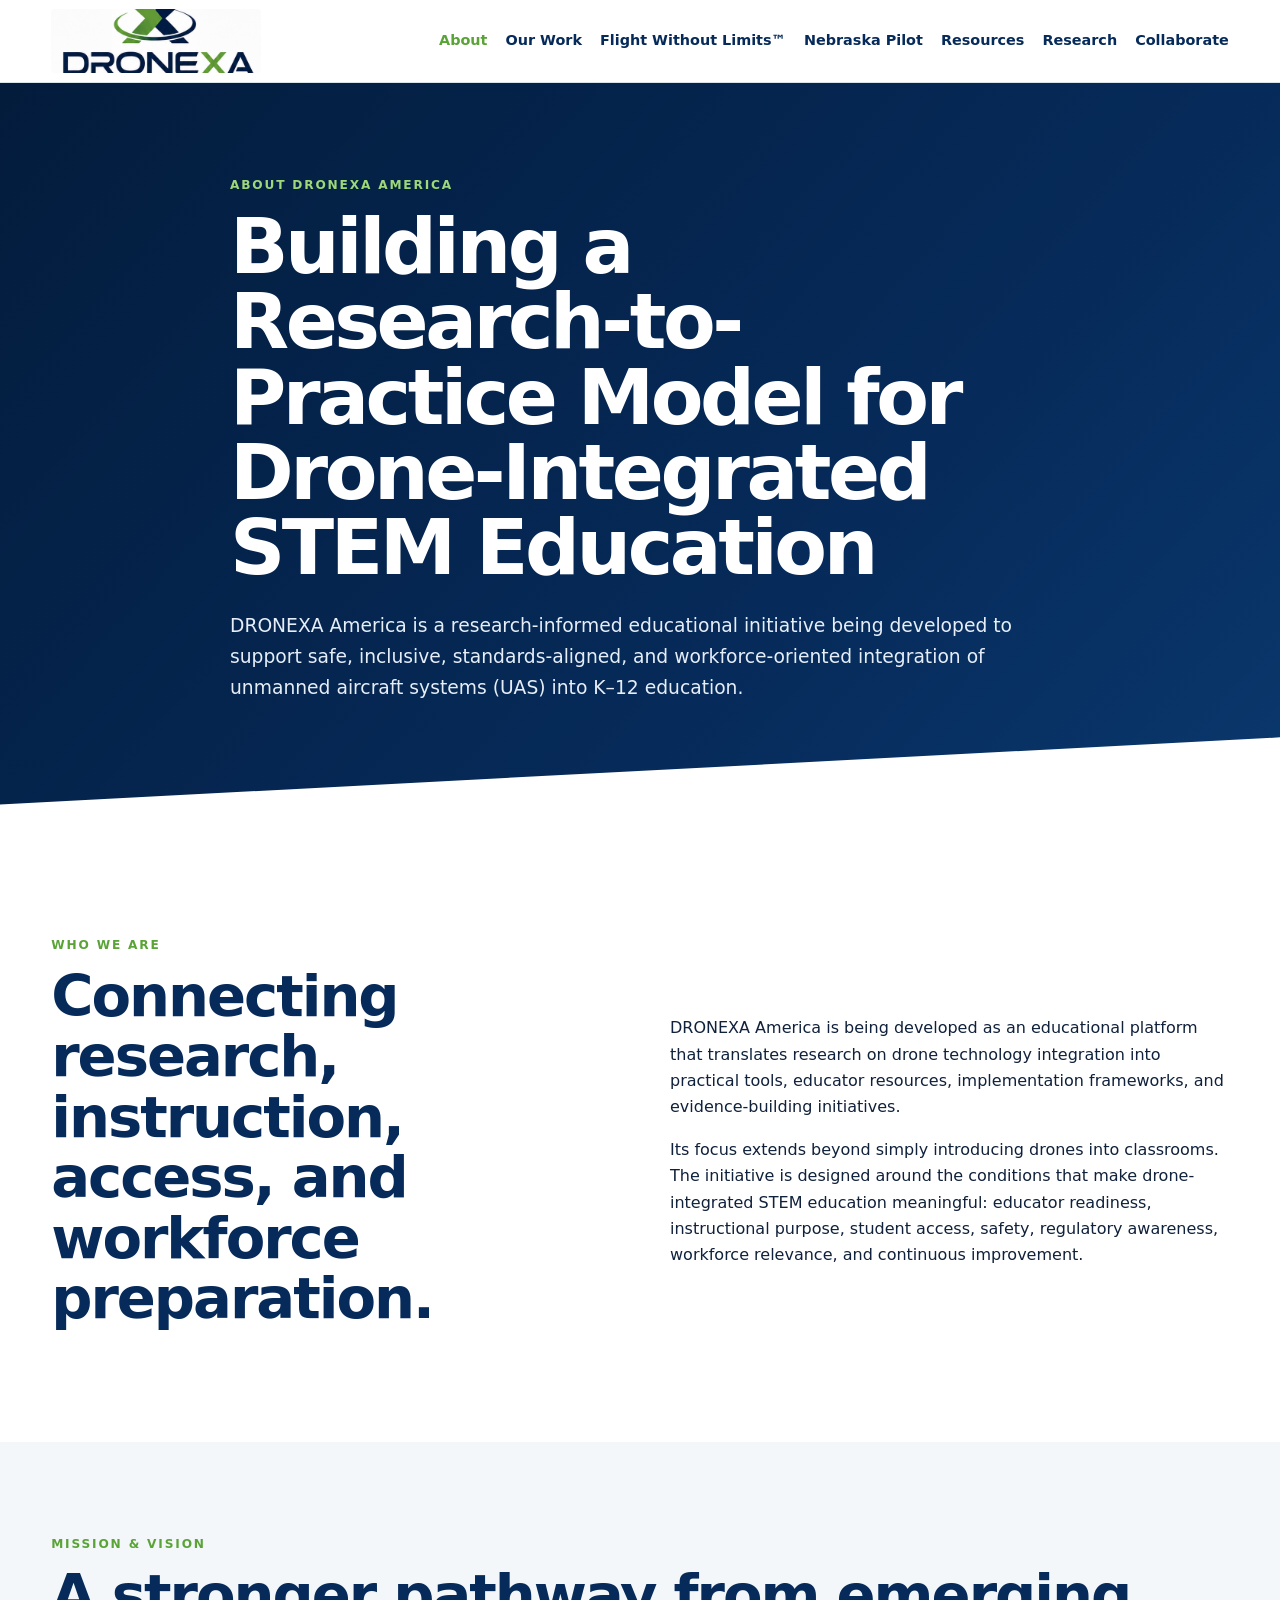
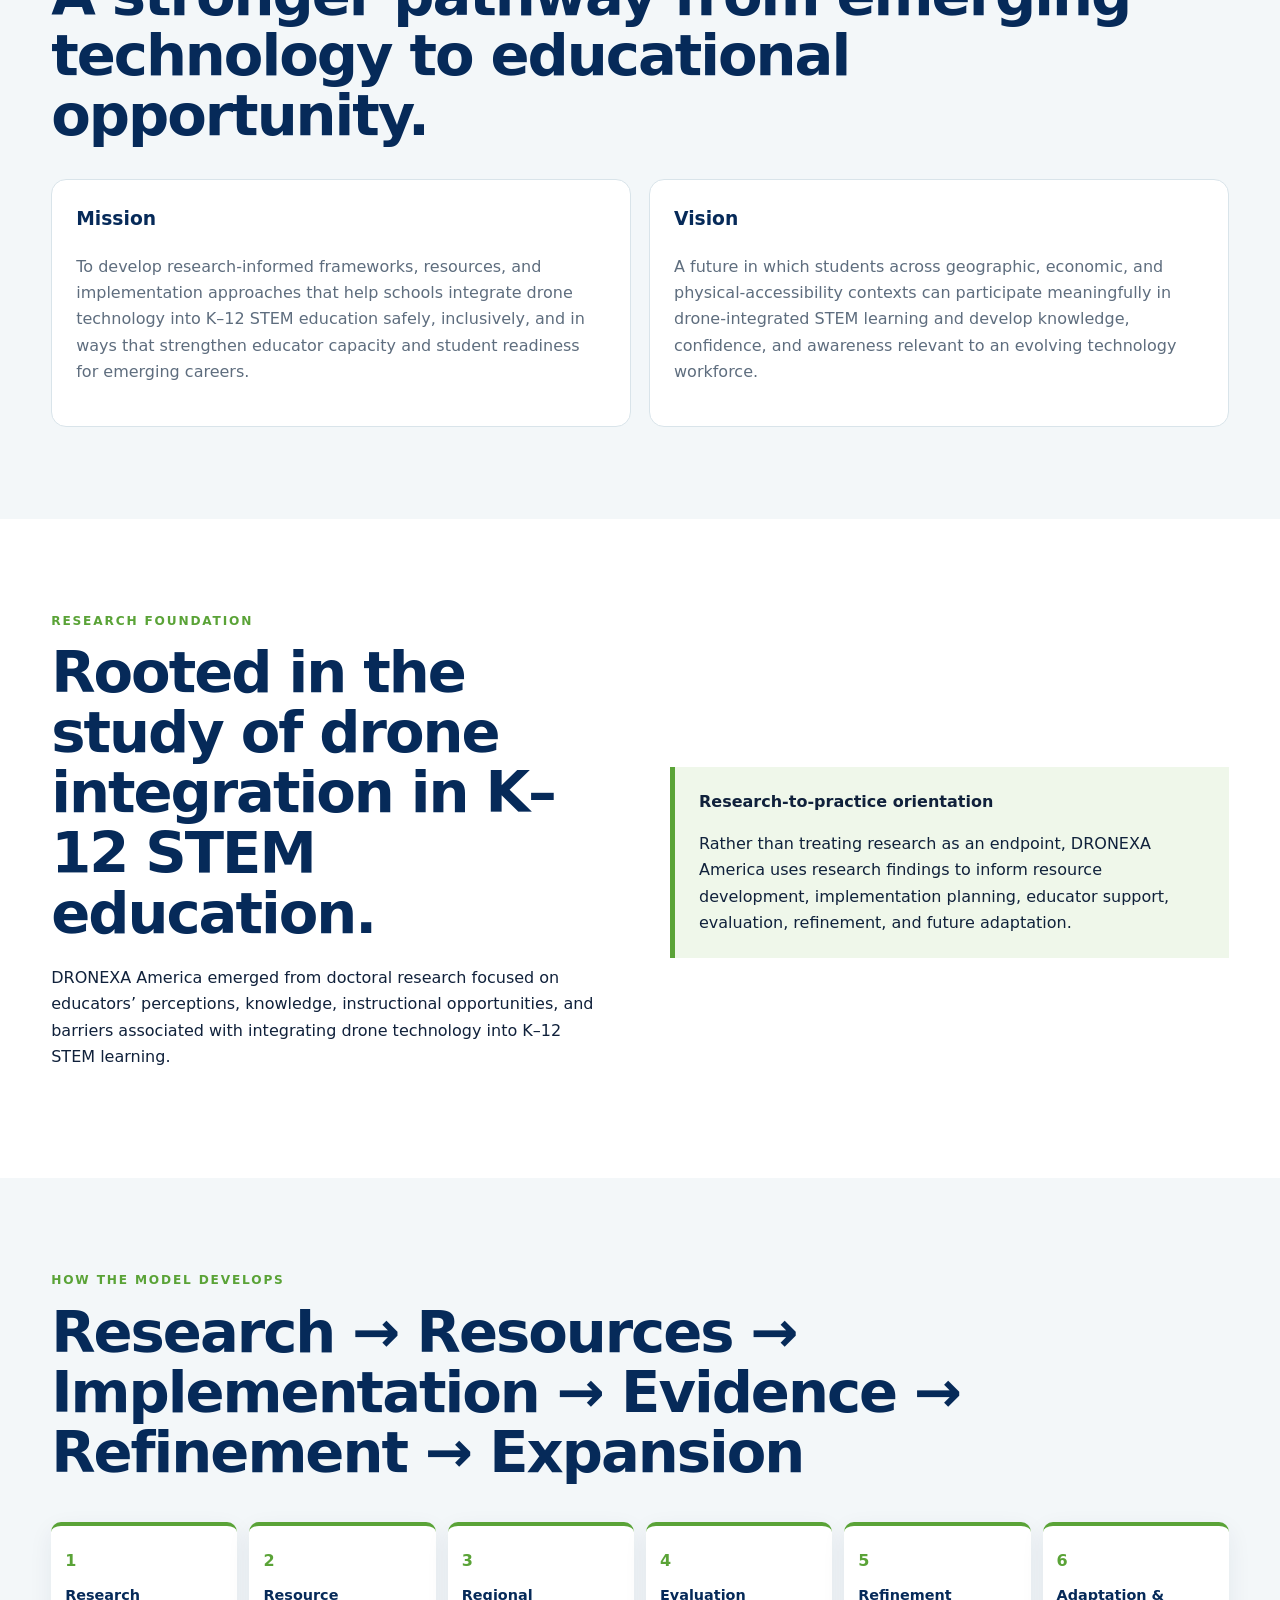
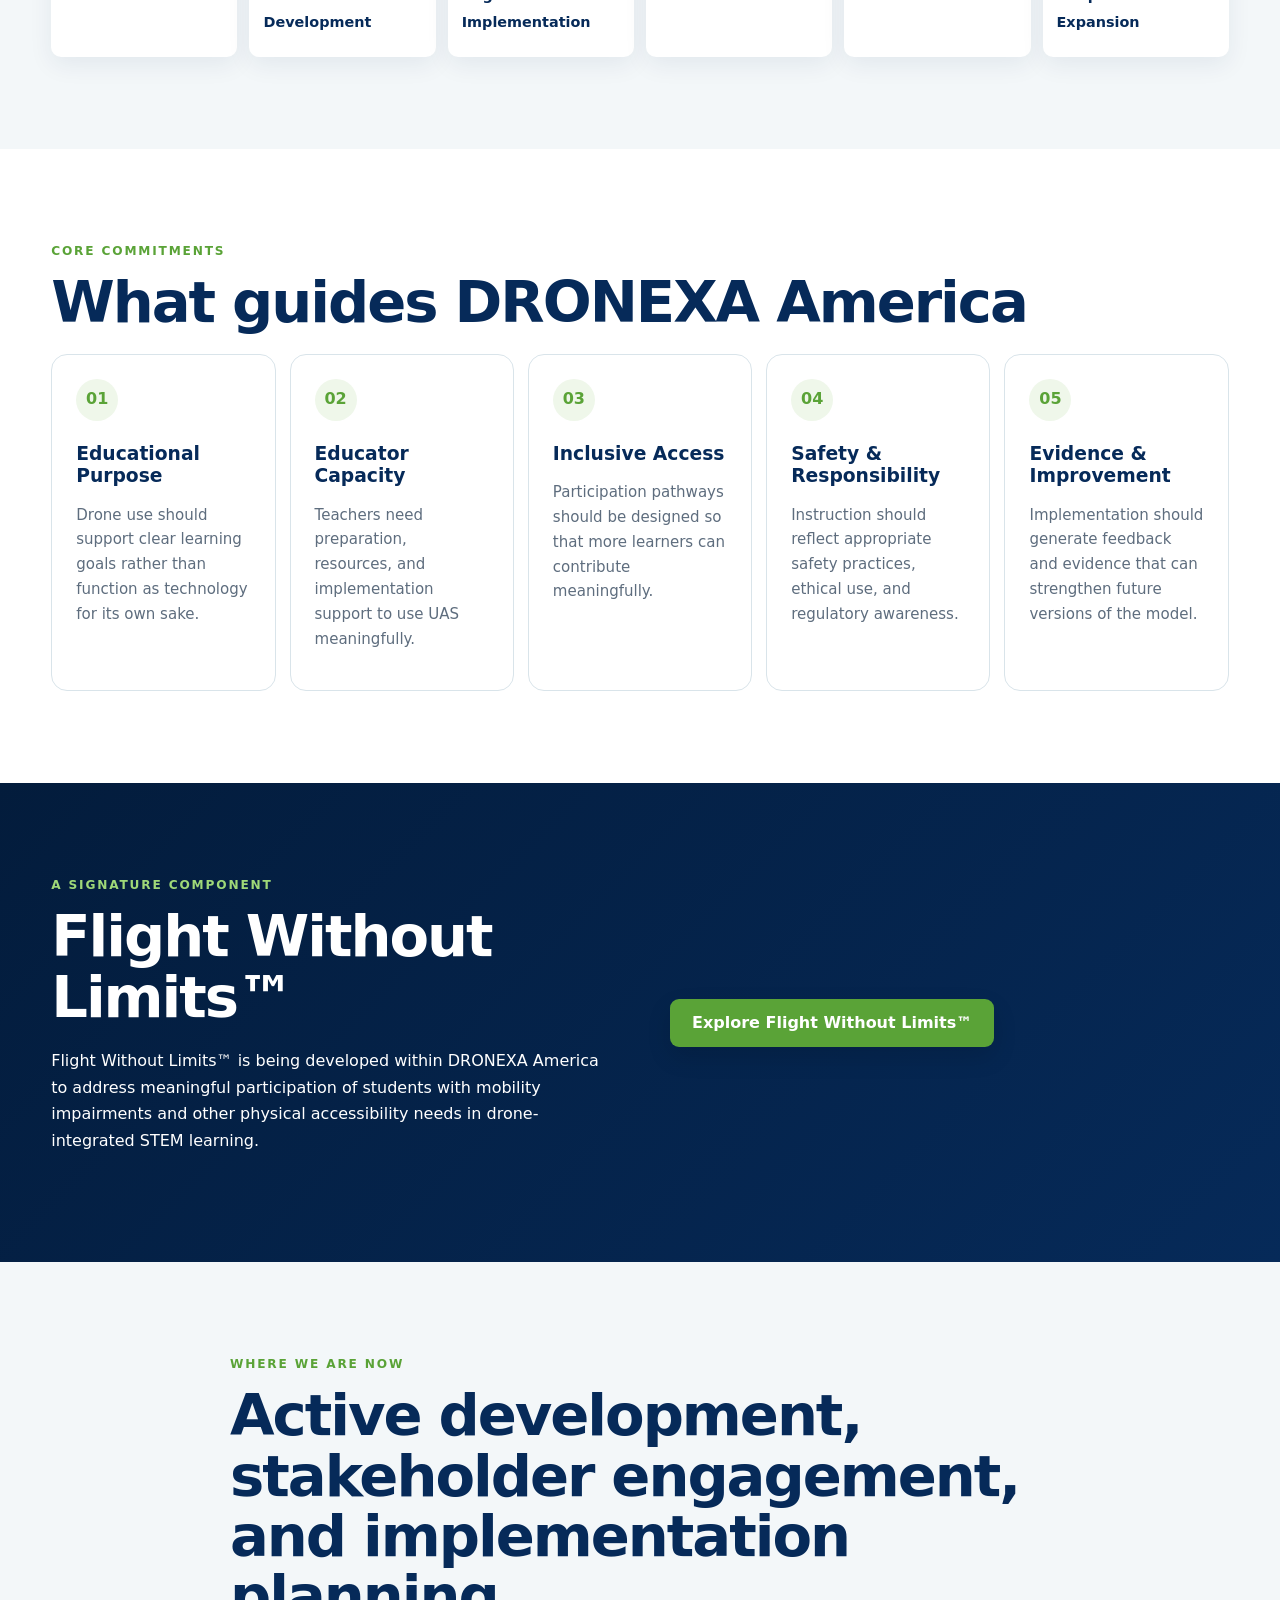
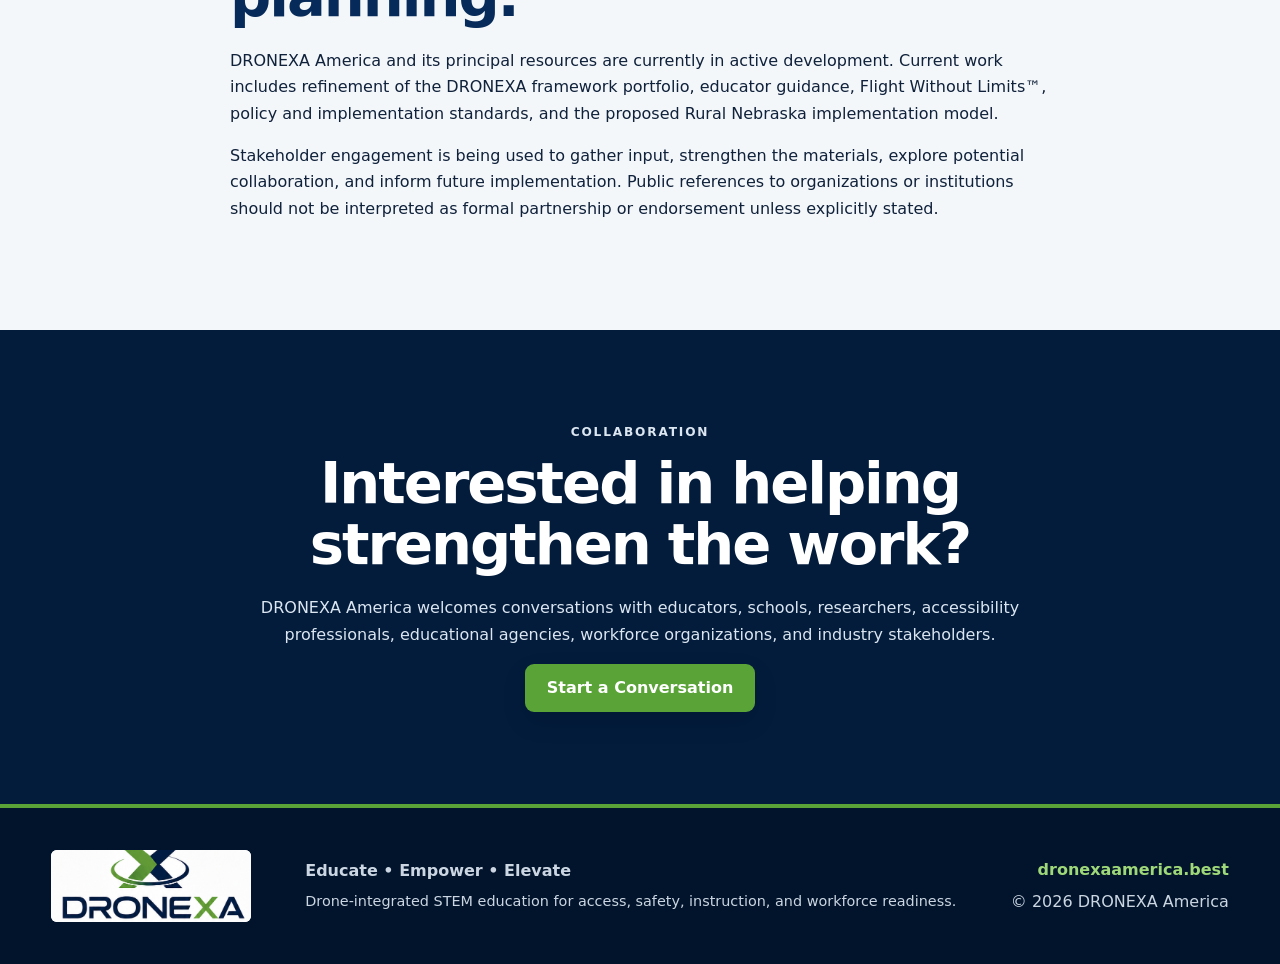
==== about.html @ 073898ad "Add files via upload" ====
<!doctype html>
<html lang="en">
<head>
  <meta charset="utf-8">
  <meta name="viewport" content="width=device-width, initial-scale=1">
  <title>About DRONEXA America</title>
  <meta name="description" content="Learn about DRONEXA America, its mission, vision, research foundation, core commitments, and research-to-practice approach to drone-integrated STEM education.">
  <link rel="stylesheet" href="styles.css">
</head>
<body>
  <header class="site-header">
    <div class="container nav-wrap">
      <a class="brand" href="index.html" aria-label="DRONEXA America home">
        <img src="dronexa-logo.png" alt="DRONEXA America">
      </a>
      <button class="nav-toggle" aria-expanded="false" aria-controls="site-nav">Menu</button>
      <nav id="site-nav" class="site-nav" aria-label="Primary navigation">
        <a href="about.html" aria-current="page">About</a>
        <a href="our-work.html">Our Work</a>
        <a href="flight-without-limits.html">Flight Without Limits™</a>
        <a href="rural-nebraska-pilot.html">Nebraska Pilot</a>
        <a href="resources.html">Resources</a>
        <a href="research.html">Research</a>
        <a href="index.html#collaborate">Collaborate</a>
      </nav>
    </div>
  </header>

  <main>
    <section class="hero about-hero">
      <div class="container narrow">
        <p class="eyebrow">About DRONEXA America</p>
        <h1>Building a Research-to-Practice Model for Drone-Integrated STEM Education</h1>
        <p class="lead">
          DRONEXA America is a research-informed educational initiative being developed to support
          safe, inclusive, standards-aligned, and workforce-oriented integration of unmanned aircraft
          systems (UAS) into K–12 education.
        </p>
      </div>
      <div class="hero-cut"></div>
    </section>

    <section class="section">
      <div class="container two-col">
        <div>
          <p class="eyebrow dark">Who We Are</p>
          <h2>Connecting research, instruction, access, and workforce preparation.</h2>
        </div>
        <div>
          <p>
            DRONEXA America is being developed as an educational platform that translates research
            on drone technology integration into practical tools, educator resources, implementation
            frameworks, and evidence-building initiatives.
          </p>
          <p>
            Its focus extends beyond simply introducing drones into classrooms. The initiative is
            designed around the conditions that make drone-integrated STEM education meaningful:
            educator readiness, instructional purpose, student access, safety, regulatory awareness,
            workforce relevance, and continuous improvement.
          </p>
        </div>
      </div>
    </section>

    <section class="section soft">
      <div class="container">
        <p class="eyebrow dark">Mission & Vision</p>
        <h2>A stronger pathway from emerging technology to educational opportunity.</h2>
        <div class="resource-grid two-card-grid">
          <article>
            <h3>Mission</h3>
            <p>
              To develop research-informed frameworks, resources, and implementation approaches that
              help schools integrate drone technology into K–12 STEM education safely, inclusively,
              and in ways that strengthen educator capacity and student readiness for emerging careers.
            </p>
          </article>
          <article>
            <h3>Vision</h3>
            <p>
              A future in which students across geographic, economic, and physical-accessibility contexts
              can participate meaningfully in drone-integrated STEM learning and develop knowledge,
              confidence, and awareness relevant to an evolving technology workforce.
            </p>
          </article>
        </div>
      </div>
    </section>

    <section class="section">
      <div class="container two-col">
        <div>
          <p class="eyebrow dark">Research Foundation</p>
          <h2>Rooted in the study of drone integration in K–12 STEM education.</h2>
          <p>
            DRONEXA America emerged from doctoral research focused on educators’ perceptions, knowledge,
            instructional opportunities, and barriers associated with integrating drone technology into
            K–12 STEM learning.
          </p>
        </div>
        <div class="notice">
          <strong>Research-to-practice orientation</strong>
          <p>
            Rather than treating research as an endpoint, DRONEXA America uses research findings to inform
            resource development, implementation planning, educator support, evaluation, refinement, and
            future adaptation.
          </p>
        </div>
      </div>
    </section>

    <section class="section process soft">
      <div class="container">
        <p class="eyebrow dark">How the Model Develops</p>
        <h2>Research → Resources → Implementation → Evidence → Refinement → Expansion</h2>
        <div class="process-row">
          <div><span>1</span><b>Research</b></div>
          <div><span>2</span><b>Resource Development</b></div>
          <div><span>3</span><b>Regional Implementation</b></div>
          <div><span>4</span><b>Evaluation</b></div>
          <div><span>5</span><b>Refinement</b></div>
          <div><span>6</span><b>Adaptation & Expansion</b></div>
        </div>
      </div>
    </section>

    <section class="section">
      <div class="container">
        <p class="eyebrow dark">Core Commitments</p>
        <h2>What guides DRONEXA America</h2>
        <div class="pillars">
          <article class="pillar"><span>01</span><h3>Educational Purpose</h3><p>Drone use should support clear learning goals rather than function as technology for its own sake.</p></article>
          <article class="pillar"><span>02</span><h3>Educator Capacity</h3><p>Teachers need preparation, resources, and implementation support to use UAS meaningfully.</p></article>
          <article class="pillar"><span>03</span><h3>Inclusive Access</h3><p>Participation pathways should be designed so that more learners can contribute meaningfully.</p></article>
          <article class="pillar"><span>04</span><h3>Safety & Responsibility</h3><p>Instruction should reflect appropriate safety practices, ethical use, and regulatory awareness.</p></article>
          <article class="pillar"><span>05</span><h3>Evidence & Improvement</h3><p>Implementation should generate feedback and evidence that can strengthen future versions of the model.</p></article>
        </div>
      </div>
    </section>

    <section class="section fwl">
      <div class="container two-col">
        <div>
          <p class="eyebrow">A Signature Component</p>
          <h2>Flight Without Limits™</h2>
          <p>
            Flight Without Limits™ is being developed within DRONEXA America to address meaningful
            participation of students with mobility impairments and other physical accessibility needs
            in drone-integrated STEM learning.
          </p>
        </div>
        <div>
          <a class="btn btn-primary" href="index.html#fwl">Explore Flight Without Limits™</a>
        </div>
      </div>
    </section>

    <section class="section soft">
      <div class="container narrow">
        <p class="eyebrow dark">Where We Are Now</p>
        <h2>Active development, stakeholder engagement, and implementation planning.</h2>
        <p>
          DRONEXA America and its principal resources are currently in active development. Current work
          includes refinement of the DRONEXA framework portfolio, educator guidance, Flight Without Limits™,
          policy and implementation standards, and the proposed Rural Nebraska implementation model.
        </p>
        <p>
          Stakeholder engagement is being used to gather input, strengthen the materials, explore potential
          collaboration, and inform future implementation. Public references to organizations or institutions
          should not be interpreted as formal partnership or endorsement unless explicitly stated.
        </p>
      </div>
    </section>

    <section class="section collaborate">
      <div class="container narrow">
        <p class="eyebrow">Collaboration</p>
        <h2>Interested in helping strengthen the work?</h2>
        <p>
          DRONEXA America welcomes conversations with educators, schools, researchers, accessibility
          professionals, educational agencies, workforce organizations, and industry stakeholders.
        </p>
        <a class="btn btn-primary" href="mailto:contact@dronexaamerica.best">Start a Conversation</a>
      </div>
    </section>
  </main>

  <footer class="site-footer">
    <div class="container footer-grid">
      <div class="footer-brand">
        <img src="dronexa-logo.png" alt="DRONEXA America">
      </div>
      <div>
        <strong>Educate • Empower • Elevate</strong>
        <p>Drone-integrated STEM education for access, safety, instruction, and workforce readiness.</p>
      </div>
      <div class="footer-right">
        <a href="https://dronexaamerica.best">dronexaamerica.best</a>
        <span>© <span id="year"></span> DRONEXA America</span>
      </div>
    </div>
  </footer>

  <script src="script.js"></script>
</body>
</html>
---- styles.css ----
:root{
  --navy:#062a59;
  --navy-deep:#031c3c;
  --green:#5aa337;
  --green-bright:#69b23e;
  --white:#ffffff;
  --ink:#10213b;
  --muted:#f3f7f9;
  --soft-green:#eff7ea;
  --line:#d9e4ea;
}
*{box-sizing:border-box}
html{scroll-behavior:smooth}
body{margin:0;font-family:Inter,ui-sans-serif,system-ui,-apple-system,BlinkMacSystemFont,"Segoe UI",sans-serif;color:var(--ink);background:#fff;line-height:1.65}
img{max-width:100%;display:block}
a{color:inherit}
.container{width:min(1180px,92%);margin-inline:auto}
.narrow{width:min(820px,92%)}
.site-header{position:sticky;top:0;z-index:30;background:rgba(255,255,255,.96);border-bottom:1px solid var(--line);backdrop-filter:blur(14px)}
.nav-wrap{min-height:82px;display:flex;align-items:center;justify-content:space-between;gap:28px}
.brand img{width:210px;height:64px;object-fit:cover;object-position:50% 48%;border-radius:4px}
.site-nav{display:flex;align-items:center;gap:18px}
.site-nav a{text-decoration:none;font-weight:750;font-size:.9rem;color:var(--navy)}
.site-nav a:hover{color:var(--green)}
.nav-toggle{display:none}
.hero{position:relative;overflow:hidden;background:linear-gradient(132deg,var(--navy-deep),var(--navy) 62%,#0a386e);color:#fff;padding:104px 0 132px}
.hero-grid{display:grid;grid-template-columns:1.22fr .78fr;gap:70px;align-items:center;position:relative;z-index:3}
.hero h1{font-size:clamp(3rem,6vw,5.65rem);line-height:.98;letter-spacing:-.045em;margin:14px 0 26px;max-width:880px}
.lead{font-size:1.17rem;max-width:790px;color:#e6eef8}
.eyebrow{text-transform:uppercase;letter-spacing:.15em;font-size:.76rem;font-weight:900;color:#9ed878;margin:0 0 12px}
.eyebrow.dark{color:var(--green)}
.actions{display:flex;flex-wrap:wrap;gap:14px;margin-top:30px}
.btn{display:inline-flex;align-items:center;justify-content:center;min-height:48px;padding:0 22px;border-radius:9px;text-decoration:none;font-weight:850}
.btn-primary{background:var(--green);color:#fff;box-shadow:0 10px 24px rgba(0,0,0,.12)}
.btn-primary:hover{background:var(--green-bright)}
.btn-outline{border:1px solid rgba(255,255,255,.55);color:#fff}
.hero-tags{display:flex;gap:10px;flex-wrap:wrap;margin-top:34px}
.hero-tags span{border:1px solid rgba(255,255,255,.2);background:rgba(255,255,255,.06);border-radius:999px;padding:8px 12px;font-size:.78rem;color:#e6eef8}
.hero-visual{min-height:430px;display:grid;place-items:center;position:relative}
.x-mark{width:280px;height:280px;position:relative;filter:drop-shadow(0 28px 24px rgba(0,0,0,.2))}
.x-mark span{position:absolute;left:50%;top:50%;width:76px;height:290px;border-radius:5px;transform-origin:center}
.x-green{background:var(--green);transform:translate(-50%,-50%) rotate(45deg)}
.x-navy{background:#fff;opacity:.95;transform:translate(-50%,-50%) rotate(-45deg)}
.hero-card{position:absolute;bottom:18px;right:0;width:min(365px,90%);padding:24px;border-radius:16px;background:rgba(255,255,255,.96);color:var(--navy);box-shadow:0 18px 40px rgba(0,0,0,.22);border-top:5px solid var(--green)}
.hero-card strong{display:block;font-size:1.35rem;line-height:1.25;margin:5px 0 9px}
.hero-card small{display:block;color:#526478}
.card-kicker{font-size:.72rem;text-transform:uppercase;letter-spacing:.12em;font-weight:900;color:var(--green)}
.hero-orbit{position:absolute;border:2px solid rgba(105,178,62,.45);border-radius:50%;z-index:1}
.orbit-one{width:760px;height:310px;right:-180px;top:48px;transform:rotate(-10deg)}
.orbit-two{width:620px;height:250px;right:-120px;top:112px;transform:rotate(18deg);border-color:rgba(255,255,255,.16)}
.hero-cut{position:absolute;left:-5%;right:-5%;bottom:-78px;height:150px;background:#fff;transform:rotate(-3deg);z-index:2}
.section{padding:92px 0}
.intro{text-align:center}
.section h2{font-size:clamp(2.2rem,4.5vw,3.7rem);line-height:1.05;letter-spacing:-.035em;color:var(--navy);margin:10px 0 20px}
.section-lead{font-size:1.16rem;color:#526478}
.soft{background:var(--muted)}
.section-head{display:grid;grid-template-columns:1fr .8fr;gap:50px;align-items:end;margin-bottom:34px}
.section-head p:last-child{color:#5e6d7e}
.pillars{display:grid;grid-template-columns:repeat(5,1fr);gap:14px}
.pillar{background:#fff;border:1px solid var(--line);border-radius:16px;padding:24px;min-height:300px}
.pillar span{display:inline-grid;place-items:center;width:42px;height:42px;border-radius:50%;background:var(--soft-green);color:var(--green);font-weight:900}
.pillar h3{color:var(--navy);line-height:1.2;margin:22px 0 10px}
.pillar p{font-size:.94rem;color:#5e6d7e}
.fwl{background:linear-gradient(135deg,var(--navy-deep),var(--navy));color:#fff}
.fwl h2,.pilot h2,.collaborate h2{color:#fff}
.two-col{display:grid;grid-template-columns:1fr 1fr;gap:60px;align-items:center}
.text-link{color:#9ed878;font-weight:850;text-decoration:none}
.fwl-panel{display:grid;gap:12px}
.fwl-panel div{padding:18px 20px;background:rgba(255,255,255,.07);border:1px solid rgba(255,255,255,.13);border-radius:12px}
.fwl-panel b,.fwl-panel span{display:block}
.fwl-panel span{font-size:.9rem;color:#dbe6f1;margin-top:3px}
.process-row{display:grid;grid-template-columns:repeat(6,1fr);gap:12px;margin-top:38px}
.process-row div{position:relative;padding:22px 14px;border-top:4px solid var(--green);background:#fff;border-radius:10px;box-shadow:0 8px 24px rgba(6,42,89,.07)}
.process-row span{display:block;color:var(--green);font-weight:900;margin-bottom:8px}
.process-row b{font-size:.9rem;color:var(--navy)}
.pilot{background:linear-gradient(120deg,#0b3768,#062a59);color:#fff}
.phase-list{margin:0;padding:0;list-style:none;display:grid;gap:12px}
.phase-list li{background:#fff;color:var(--navy);border-radius:12px;padding:18px 20px;font-weight:800}
.phase-list span{display:block;color:var(--green);font-size:.75rem;text-transform:uppercase;letter-spacing:.1em;margin-bottom:4px}
.resource-grid{display:grid;grid-template-columns:repeat(3,1fr);gap:18px;margin-top:32px}
.resource-grid article{background:#fff;border:1px solid var(--line);border-radius:15px;padding:24px}
.resource-grid h3{color:var(--navy);margin-top:0}
.resource-grid p{color:#5e6d7e}
.notice{margin-top:28px;padding:22px 24px;border-left:5px solid var(--green);background:var(--soft-green)}
.notice p{margin-bottom:0}
.collaborate{text-align:center;background:var(--navy-deep);color:#fff}
.collaborate p{color:#dbe6f1}
.site-footer{padding:42px 0;background:#02142c;color:#cbd6e2;border-top:4px solid var(--green)}
.footer-grid{display:grid;grid-template-columns:220px 1fr auto;gap:34px;align-items:center}
.footer-brand img{width:200px;height:72px;object-fit:cover;object-position:50% 48%;background:#fff;border-radius:6px}
.footer-grid p{margin:5px 0 0;font-size:.9rem}
.footer-right{display:flex;flex-direction:column;gap:5px;text-align:right}
.footer-right a{color:#9ed878;font-weight:800;text-decoration:none}
@media (max-width:1000px){
  .pillars{grid-template-columns:repeat(2,1fr)}
  .process-row{grid-template-columns:repeat(3,1fr)}
  .resource-grid{grid-template-columns:repeat(2,1fr)}
  .site-nav{gap:12px}
  .site-nav a{font-size:.82rem}
}
@media (max-width:850px){
  .nav-toggle{display:block;background:transparent;border:1px solid var(--line);border-radius:8px;padding:9px 12px;font-weight:800;color:var(--navy)}
  .site-nav{display:none;position:absolute;left:0;right:0;top:82px;background:#fff;padding:20px 4%;flex-direction:column;align-items:flex-start;border-bottom:1px solid var(--line)}
  .site-nav.open{display:flex}
  .hero-grid,.two-col,.section-head{grid-template-columns:1fr}
  .hero-visual{min-height:320px}
  .hero{padding-top:72px}
  .footer-grid{grid-template-columns:1fr;text-align:left}
  .footer-right{text-align:left}
}
@media (max-width:600px){
  .brand img{width:170px;height:54px}
  .hero h1{font-size:2.9rem}
  .pillars,.resource-grid,.process-row{grid-template-columns:1fr}
  .hero-tags span{font-size:.72rem}
  .section{padding:70px 0}
}

.about-hero{padding-top:92px;padding-bottom:120px}
.about-hero .narrow{position:relative;z-index:3}
.about-hero h1{max-width:980px}
[aria-current="page"]{color:var(--green)!important}
.two-card-grid{grid-template-columns:repeat(2,1fr)}
@media (max-width:700px){.two-card-grid{grid-template-columns:1fr}}

.work-grid{display:grid;grid-template-columns:repeat(2,1fr);gap:20px;margin-top:34px}
.work-card{background:#fff;border:1px solid var(--line);border-radius:16px;padding:28px;position:relative;overflow:hidden}
.work-card::after{content:"";position:absolute;right:-30px;bottom:-45px;width:120px;height:120px;border:18px solid var(--soft-green);border-radius:50%}
.work-number{display:inline-grid;place-items:center;width:44px;height:44px;border-radius:50%;background:var(--navy);color:#fff;font-weight:900;position:relative;z-index:1}
.work-card h3{color:var(--navy);font-size:1.28rem;margin:20px 0 10px;position:relative;z-index:1}
.work-card p{color:#5e6d7e;position:relative;z-index:1}
.status-label{font-size:.78rem;font-weight:850;color:var(--green)!important;text-transform:uppercase;letter-spacing:.06em;margin-top:18px}
@media (max-width:760px){.work-grid{grid-template-columns:1fr}}

.principle-grid{display:grid;grid-template-columns:repeat(4,1fr);gap:16px;margin-top:34px}
.principle-grid article{background:#fff;border:1px solid var(--line);border-radius:15px;padding:23px}
.principle-grid span,.evaluation-grid span{display:inline-grid;place-items:center;width:40px;height:40px;border-radius:50%;background:var(--soft-green);color:var(--green);font-weight:900}
.principle-grid h3,.evaluation-grid h3{color:var(--navy);margin:18px 0 8px;line-height:1.2}
.principle-grid p,.evaluation-grid p{color:#5e6d7e;font-size:.92rem}
.role-grid{display:grid;grid-template-columns:repeat(3,1fr);gap:12px;margin-top:30px}
.role-grid div{padding:18px;border:1px solid var(--line);border-radius:12px;background:#fff;font-weight:800;color:var(--navy);text-align:center}
.access-grid{display:grid;grid-template-columns:repeat(4,1fr);gap:14px;margin-top:30px}
.access-grid article{padding:22px;border:1px solid rgba(255,255,255,.14);background:rgba(255,255,255,.07);border-radius:14px}
.access-grid h3{margin-top:0;color:#fff;font-size:1.05rem}
.access-grid p{color:#dbe6f1;font-size:.9rem}
.implementation-flow{display:grid;grid-template-columns:repeat(7,1fr);gap:10px;margin-top:32px}
.implementation-flow div{padding:18px 12px;background:#fff;border-radius:12px;border-top:4px solid var(--green);box-shadow:0 8px 22px rgba(6,42,89,.06)}
.implementation-flow span{display:block;color:var(--green);font-weight:900;margin-bottom:8px}
.implementation-flow b{font-size:.82rem;color:var(--navy)}
.light-panel div{background:#fff!important;border:1px solid var(--line)!important}
.light-panel b{color:var(--navy)}
.light-panel span{color:#5e6d7e}
.mission-cycle{display:flex;flex-wrap:wrap;gap:10px;margin-top:30px}
.mission-cycle span{padding:12px 16px;border-radius:999px;background:#fff;border:1px solid var(--line);font-weight:800;color:var(--navy)}
.evaluation-grid{display:grid;grid-template-columns:repeat(3,1fr);gap:16px;margin-top:30px}
.evaluation-grid article{padding:24px;background:#fff;border:1px solid var(--line);border-radius:14px}
@media (max-width:1050px){
  .principle-grid,.access-grid{grid-template-columns:repeat(2,1fr)}
  .implementation-flow{grid-template-columns:repeat(4,1fr)}
}
@media (max-width:700px){
  .principle-grid,.access-grid,.role-grid,.evaluation-grid,.implementation-flow{grid-template-columns:1fr}
}

.pilot-phase-grid{display:grid;grid-template-columns:repeat(4,1fr);gap:16px;margin-top:32px}
.pilot-phase-grid article{background:rgba(255,255,255,.08);border:1px solid rgba(255,255,255,.15);border-radius:15px;padding:24px}
.pilot-phase-grid span{display:inline-block;color:#a7d57c;font-weight:900;text-transform:uppercase;letter-spacing:.06em;font-size:.78rem}
.pilot-phase-grid h3{color:#fff;margin:14px 0 9px}
.pilot-phase-grid p{color:#dbe6f1;font-size:.92rem}
.capacity-grid{display:grid;grid-template-columns:repeat(4,1fr);gap:16px;margin-top:30px}
.capacity-grid article{background:#fff;border:1px solid var(--line);border-radius:14px;padding:24px;border-top:4px solid var(--green)}
.capacity-grid h3{color:var(--navy);margin-top:0}
.capacity-grid p{color:#5e6d7e;font-size:.92rem}
@media (max-width:950px){.pilot-phase-grid,.capacity-grid{grid-template-columns:repeat(2,1fr)}}
@media (max-width:650px){.pilot-phase-grid,.capacity-grid{grid-template-columns:1fr}}

.resource-library-grid{display:grid;grid-template-columns:repeat(2,1fr);gap:18px;margin-top:32px}
.resource-library-card{background:#fff;border:1px solid var(--line);border-radius:16px;padding:28px;position:relative}
.resource-library-card.featured-resource{border-top:5px solid var(--green)}
.resource-type{display:inline-block;font-size:.72rem;font-weight:900;text-transform:uppercase;letter-spacing:.07em;color:var(--green);margin-bottom:14px}
.resource-library-card h3{color:var(--navy);font-size:1.25rem;margin:0 0 11px}
.resource-library-card p{color:#5e6d7e}
.resource-meta{display:flex;gap:10px;align-items:center;border-top:1px solid var(--line);padding-top:15px;margin-top:18px;font-size:.82rem}
.resource-meta b{color:var(--navy)}
.resource-meta span{color:var(--green);font-weight:800}
.text-link{display:inline-block;margin-top:16px;color:var(--green);font-weight:850;text-decoration:none}
.text-link:hover{text-decoration:underline}
@media (max-width:760px){.resource-library-grid{grid-template-columns:1fr}}

.research-question-grid{display:grid;grid-template-columns:repeat(3,1fr);gap:16px;margin-top:32px}
.research-question-grid article,.foundation-grid article{background:#fff;border:1px solid var(--line);border-radius:15px;padding:24px}
.research-question-grid span{display:inline-grid;place-items:center;width:40px;height:40px;border-radius:50%;background:var(--soft-green);color:var(--green);font-weight:900}
.research-question-grid h3,.foundation-grid h3{color:var(--navy);margin:17px 0 8px}
.research-question-grid p,.foundation-grid p{color:#5e6d7e;font-size:.92rem}
.research-translation{display:grid;grid-template-columns:1fr auto 1fr auto 1fr;gap:16px;align-items:stretch;margin-top:32px}
.research-translation article{background:#fff;border:1px solid var(--line);border-radius:15px;padding:26px}
.research-translation b{color:var(--navy);font-size:1.08rem}
.research-translation p{color:#5e6d7e}
.translation-arrow{display:grid;place-items:center;color:var(--green);font-size:2rem;font-weight:900}
.foundation-grid{display:grid;grid-template-columns:repeat(3,1fr);gap:16px;margin-top:30px}
@media (max-width:850px){
 .research-question-grid,.foundation-grid{grid-template-columns:repeat(2,1fr)}
 .research-translation{grid-template-columns:1fr}
 .translation-arrow{transform:rotate(90deg)}
}
@media (max-width:600px){.research-question-grid,.foundation-grid{grid-template-columns:1fr}}
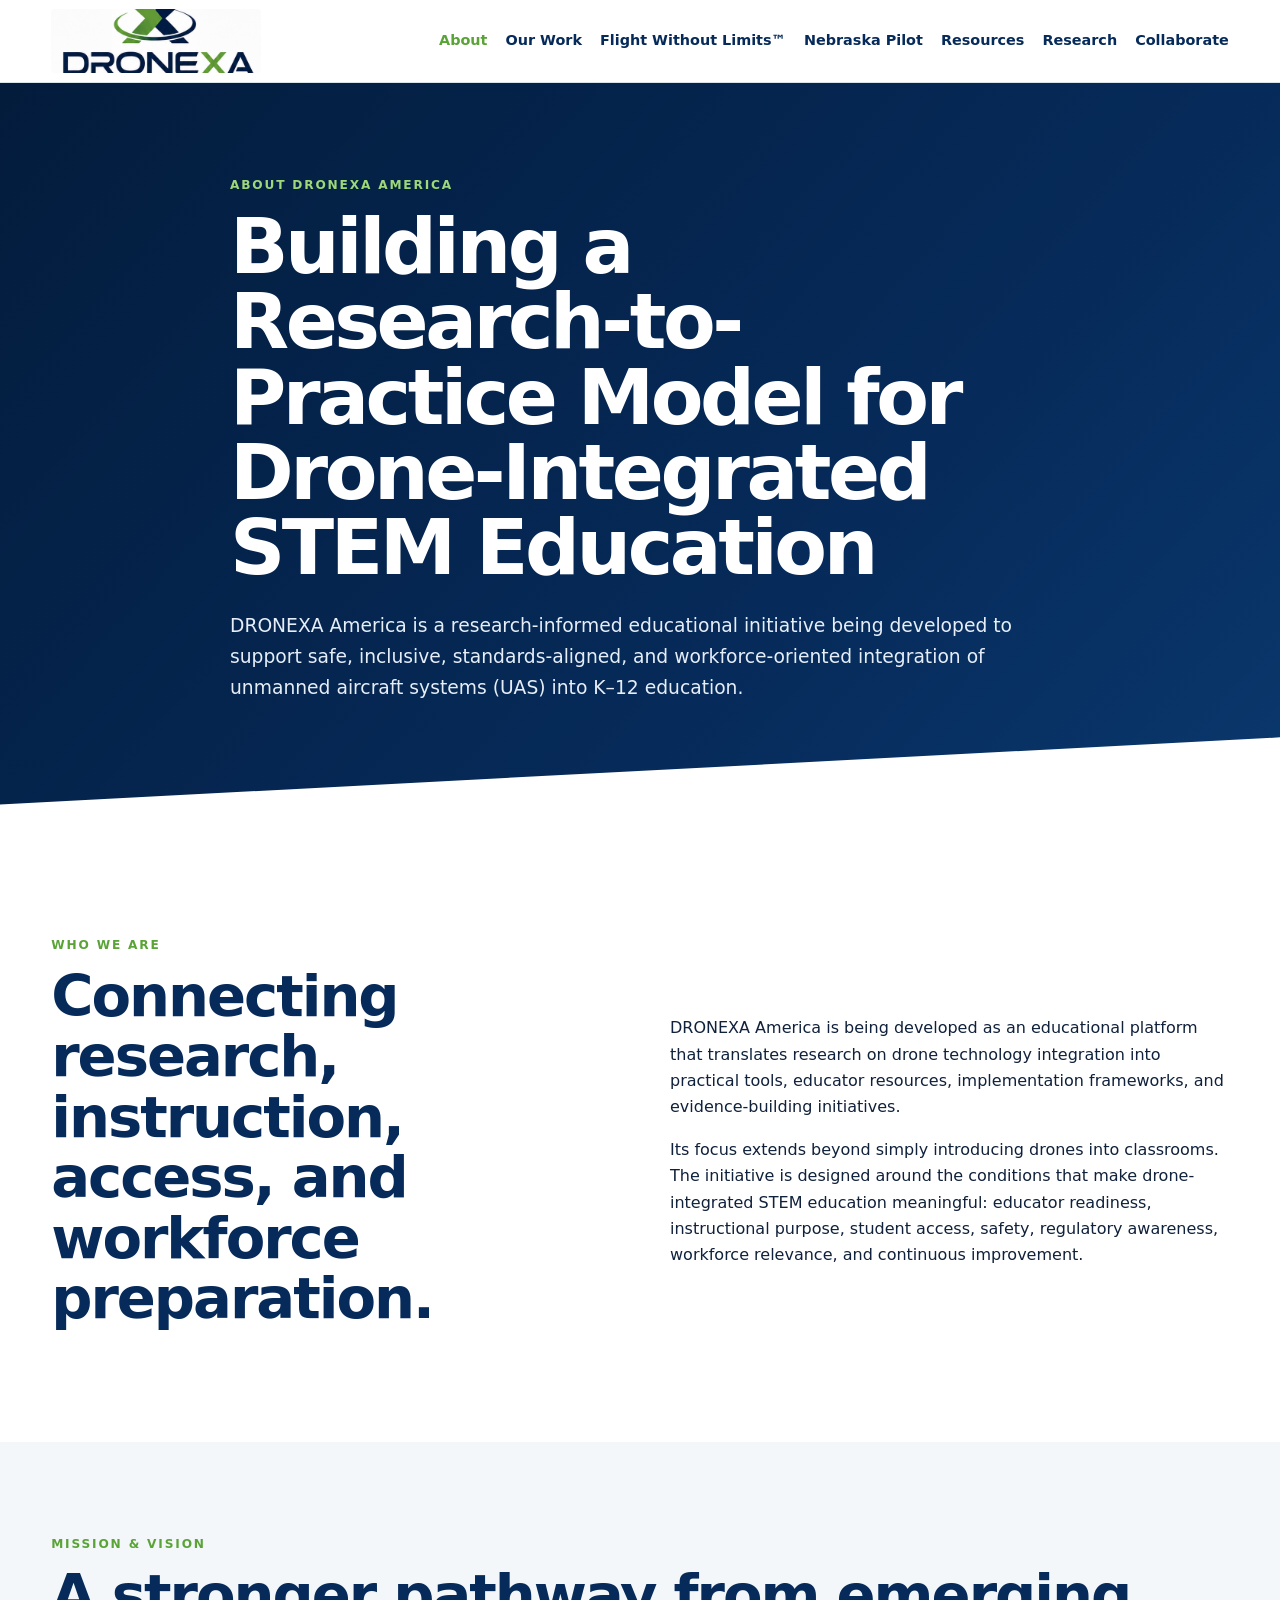
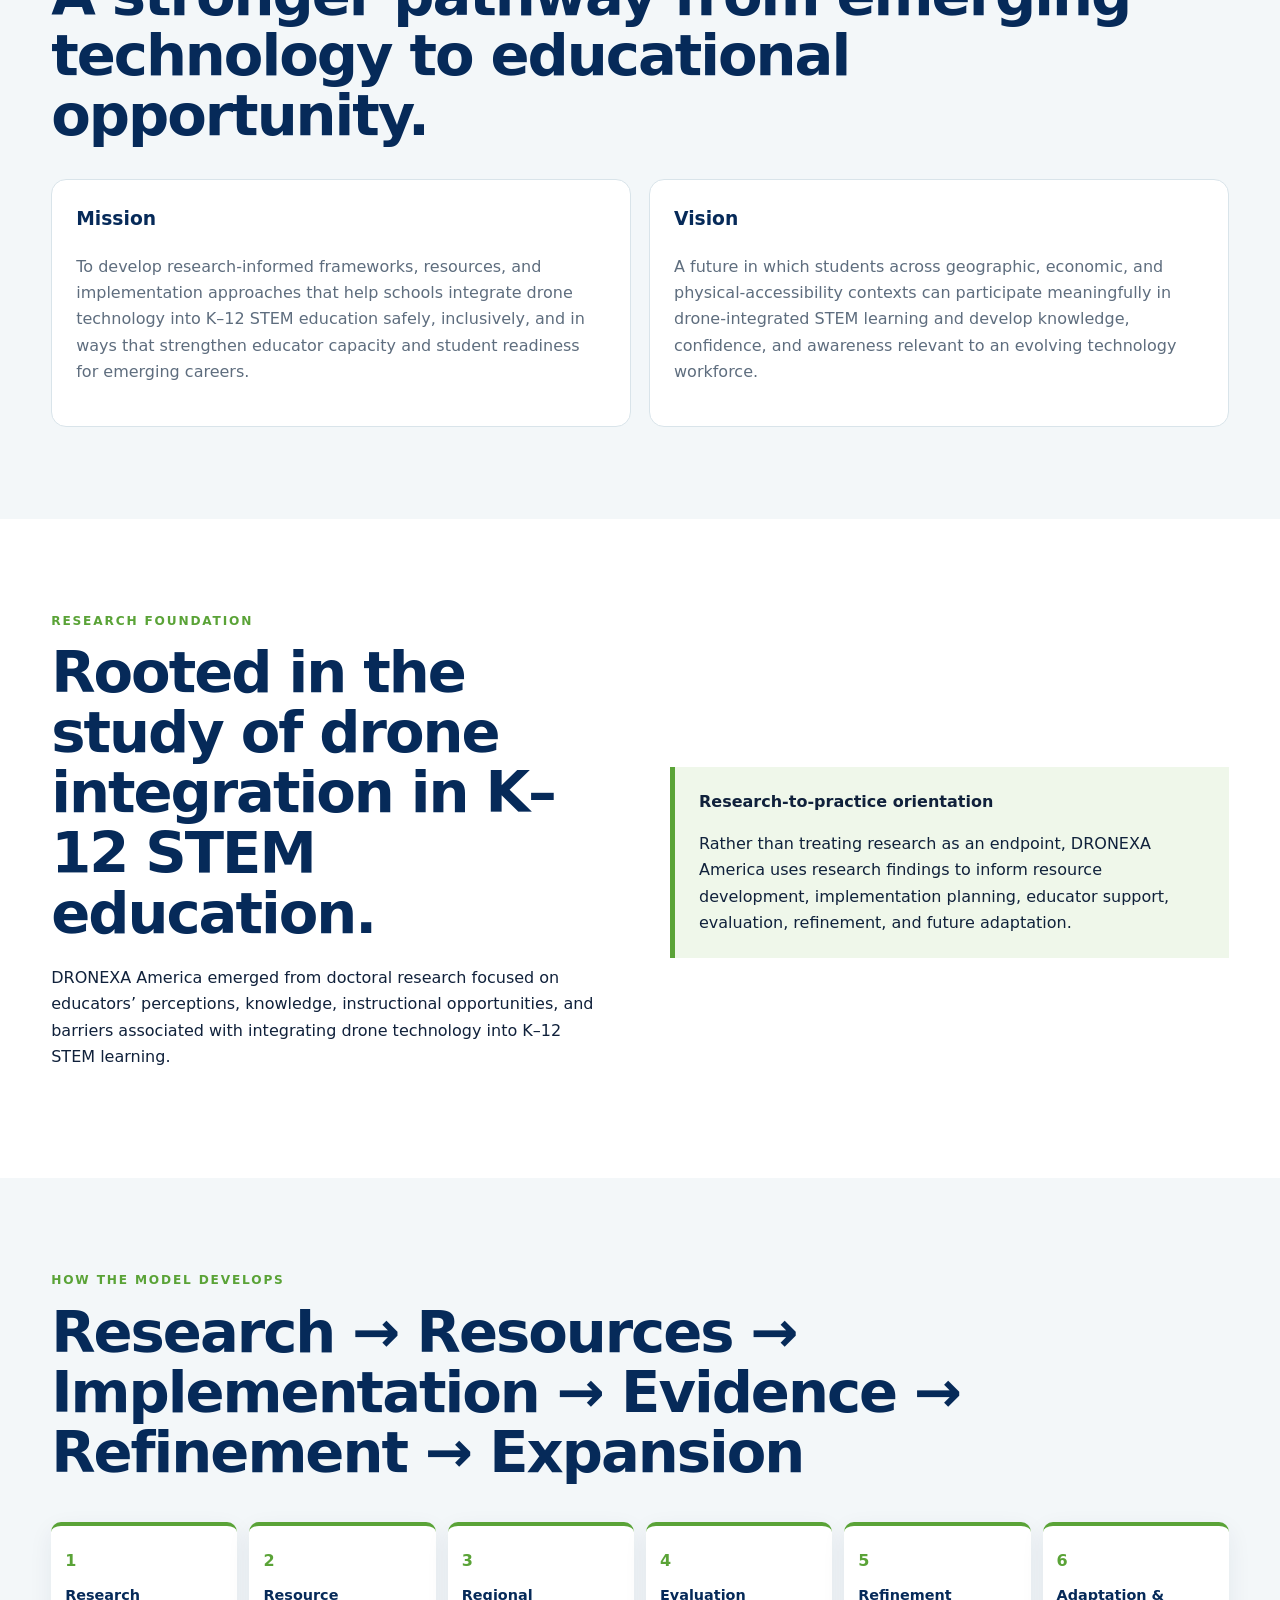
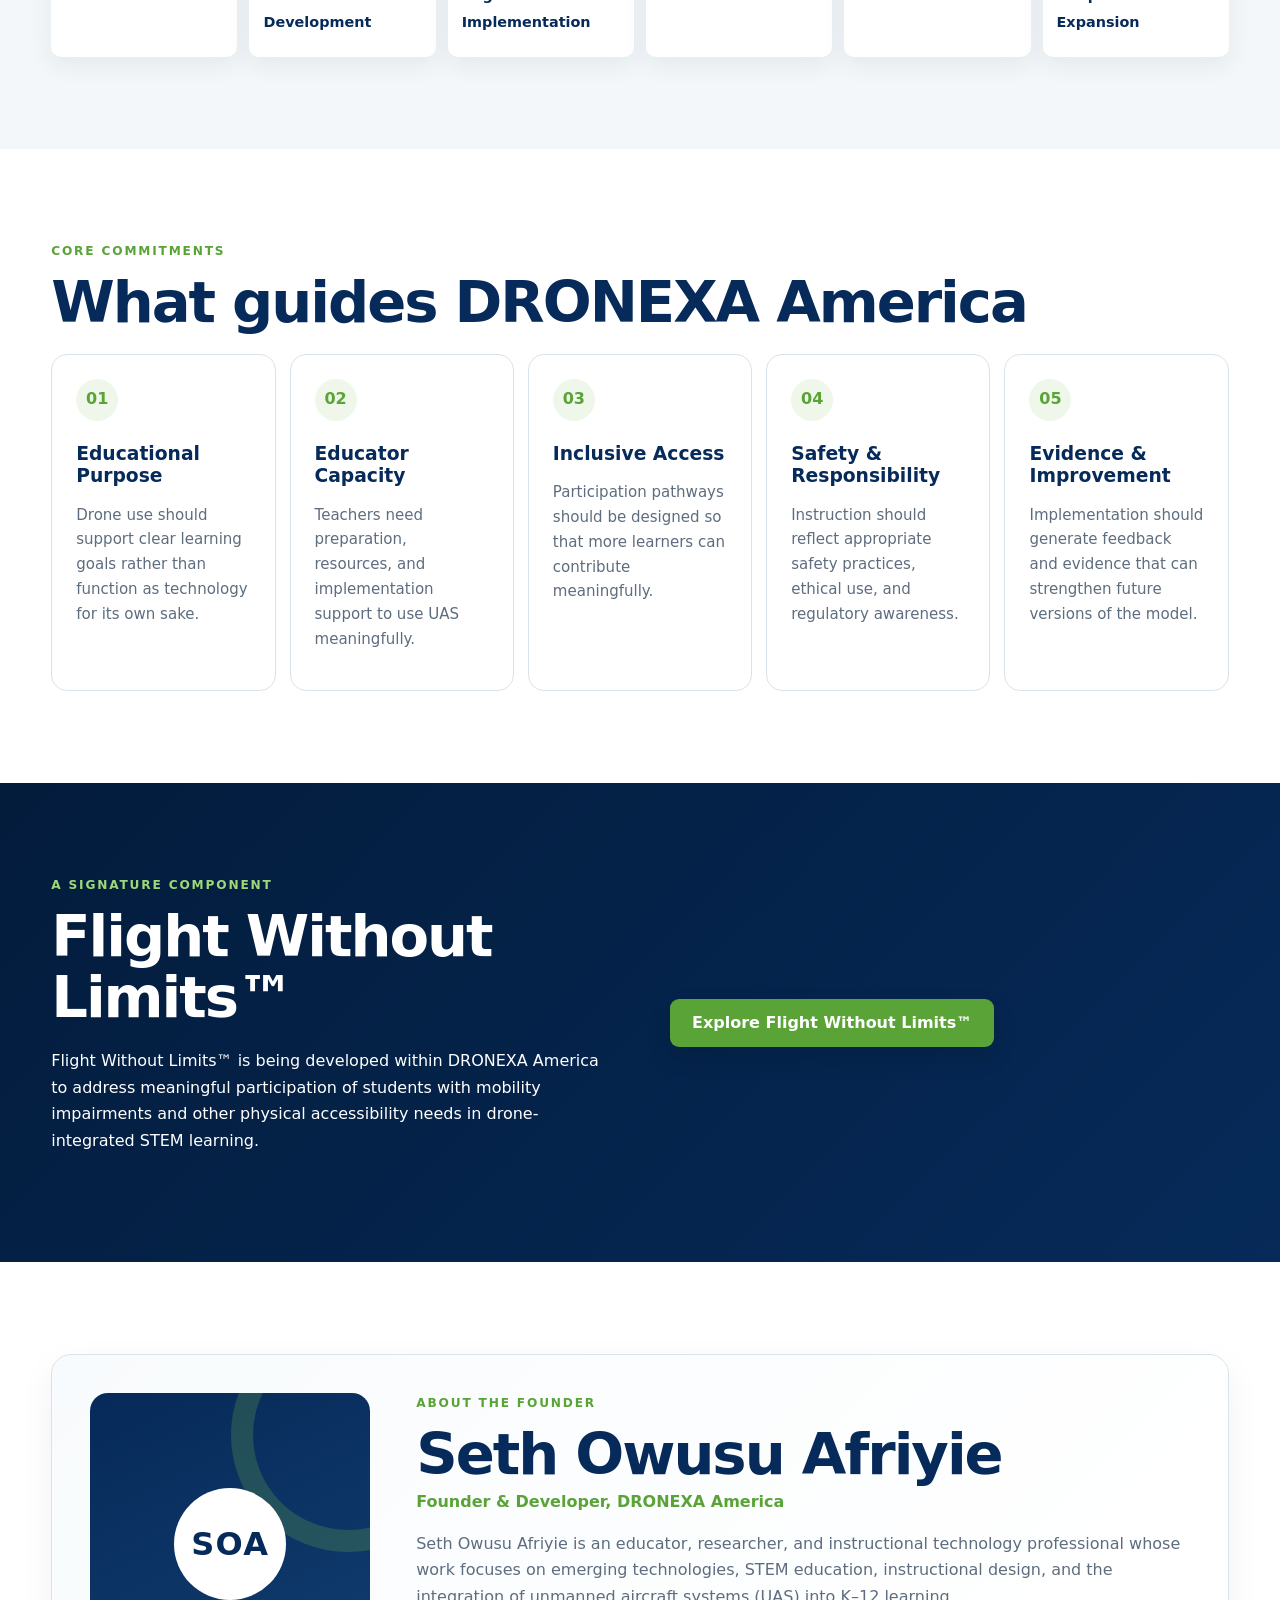
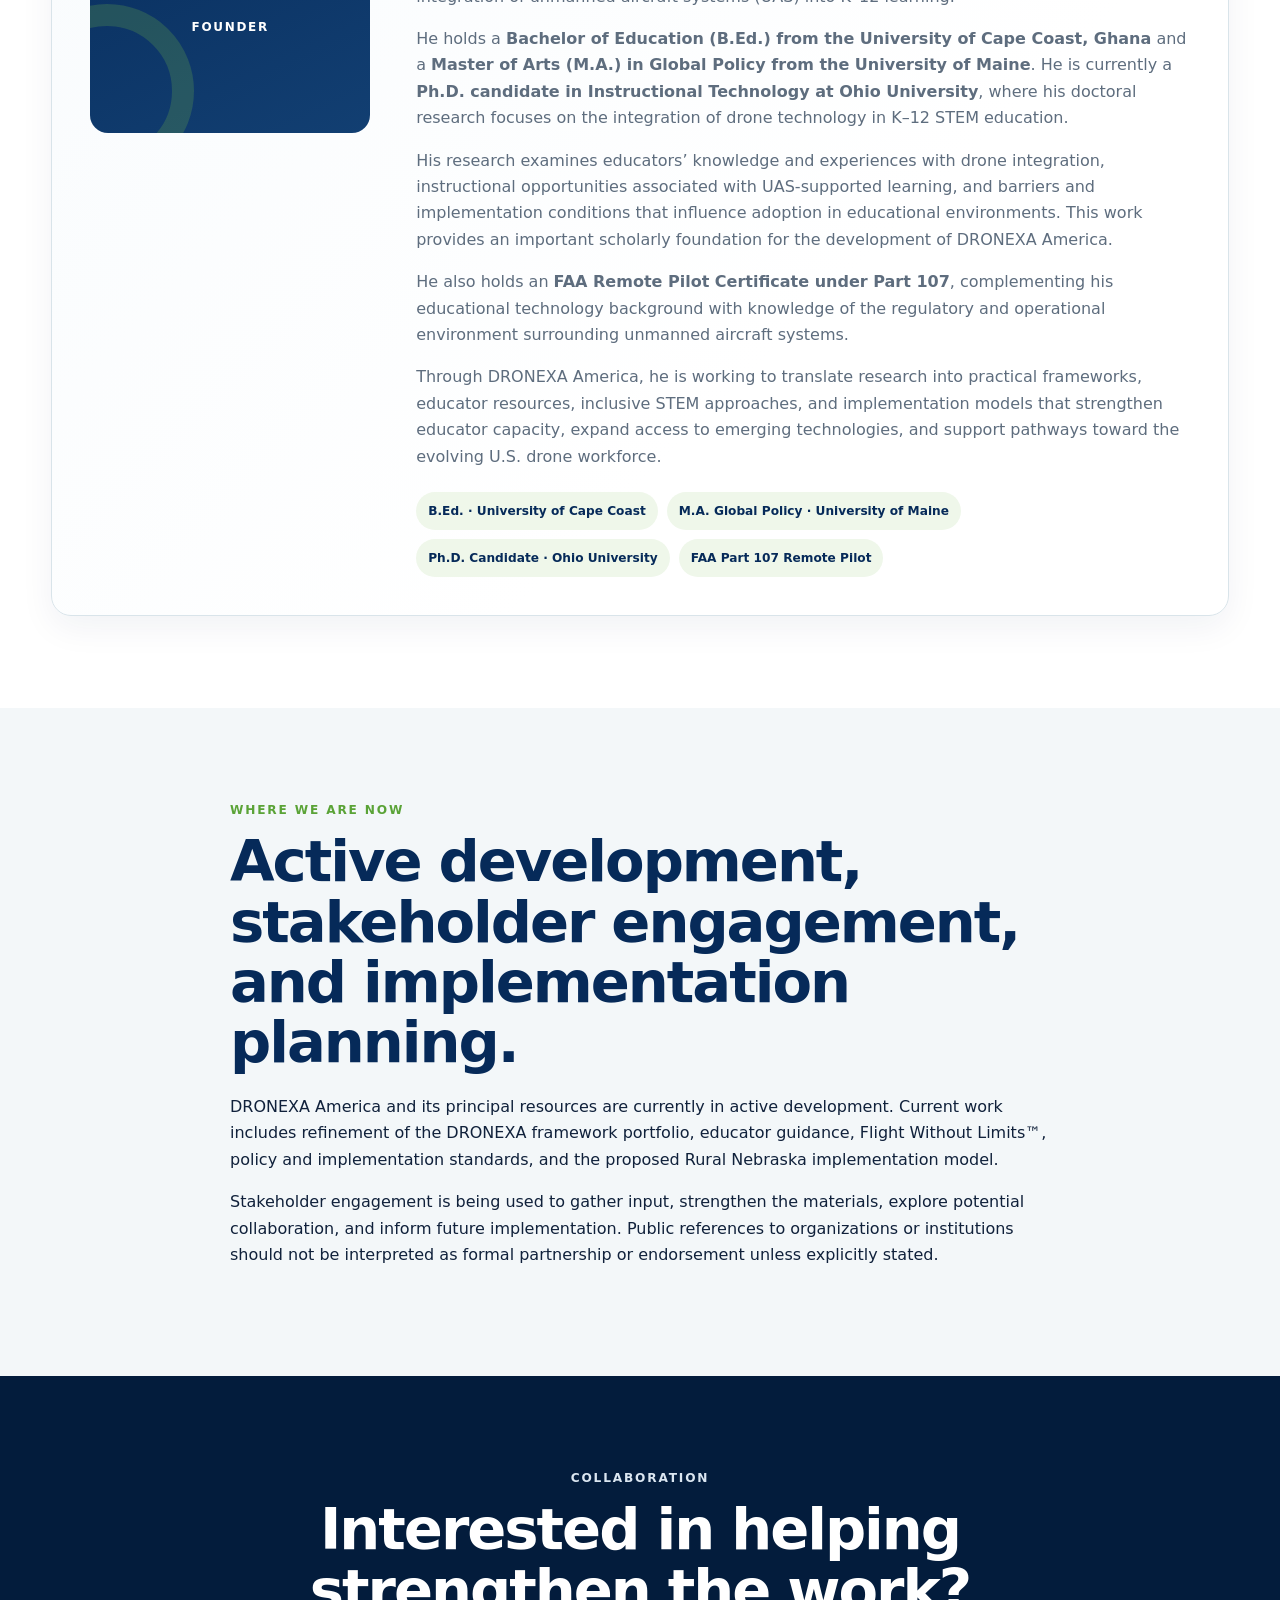
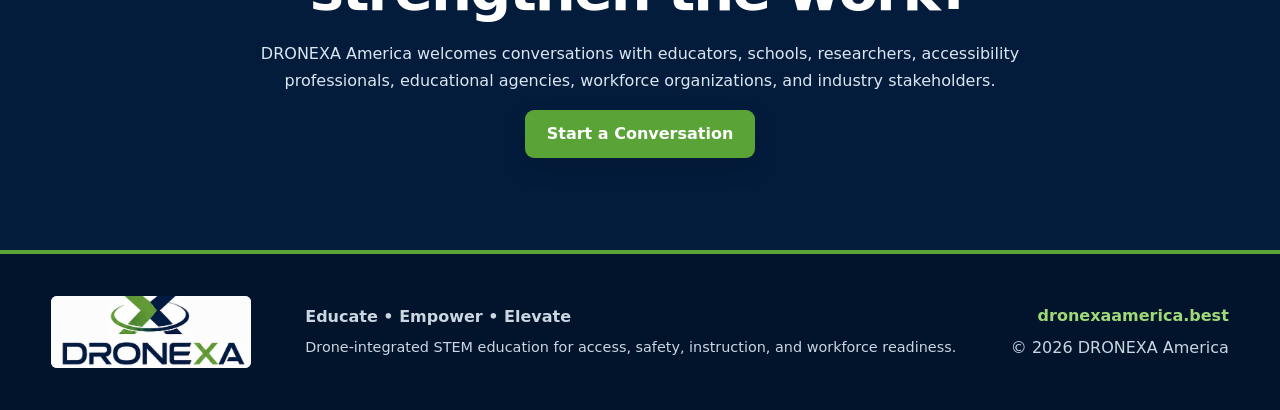
==== commit 387b7039: "Add files via upload" ====
--- a/about.html
+++ b/about.html
@@ -21,7 +21,7 @@
         <a href="rural-nebraska-pilot.html">Nebraska Pilot</a>
         <a href="resources.html">Resources</a>
         <a href="research.html">Research</a>
-        <a href="index.html#collaborate">Collaborate</a>
+        <a href="collaborate.html">Collaborate</a>
       </nav>
     </div>
   </header>
@@ -155,6 +155,57 @@
       </div>
     </section>
 
+
+    <section class="section founder-section">
+      <div class="container">
+        <div class="founder-card">
+          <div class="founder-visual" aria-label="Founder photo placeholder">
+            <div class="founder-initials">SOA</div>
+            <span>Founder</span>
+          </div>
+          <div class="founder-copy">
+            <p class="eyebrow dark">About the Founder</p>
+            <h2>Seth Owusu Afriyie</h2>
+            <p class="founder-title">Founder &amp; Developer, DRONEXA America</p>
+            <p>
+              Seth Owusu Afriyie is an educator, researcher, and instructional technology professional
+              whose work focuses on emerging technologies, STEM education, instructional design, and
+              the integration of unmanned aircraft systems (UAS) into K–12 learning.
+            </p>
+            <p>
+              He holds a <strong>Bachelor of Education (B.Ed.) from the University of Cape Coast, Ghana</strong>
+              and a <strong>Master of Arts (M.A.) in Global Policy from the University of Maine</strong>.
+              He is currently a <strong>Ph.D. candidate in Instructional Technology at Ohio University</strong>,
+              where his doctoral research focuses on the integration of drone technology in K–12 STEM education.
+            </p>
+            <p>
+              His research examines educators’ knowledge and experiences with drone integration,
+              instructional opportunities associated with UAS-supported learning, and barriers and
+              implementation conditions that influence adoption in educational environments. This work
+              provides an important scholarly foundation for the development of DRONEXA America.
+            </p>
+            <p>
+              He also holds an <strong>FAA Remote Pilot Certificate under Part 107</strong>, complementing
+              his educational technology background with knowledge of the regulatory and operational
+              environment surrounding unmanned aircraft systems.
+            </p>
+            <p>
+              Through DRONEXA America, he is working to translate research into practical frameworks,
+              educator resources, inclusive STEM approaches, and implementation models that strengthen
+              educator capacity, expand access to emerging technologies, and support pathways toward
+              the evolving U.S. drone workforce.
+            </p>
+            <div class="founder-credentials">
+              <span>B.Ed. · University of Cape Coast</span>
+              <span>M.A. Global Policy · University of Maine</span>
+              <span>Ph.D. Candidate · Ohio University</span>
+              <span>FAA Part 107 Remote Pilot</span>
+            </div>
+          </div>
+        </div>
+      </div>
+    </section>
+
     <section class="section soft">
       <div class="container narrow">
         <p class="eyebrow dark">Where We Are Now</p>
--- a/styles.css
+++ b/styles.css
@@ -204,3 +204,32 @@
  .translation-arrow{transform:rotate(90deg)}
 }
 @media (max-width:600px){.research-question-grid,.foundation-grid{grid-template-columns:1fr}}
+
+.collab-grid{display:grid;grid-template-columns:repeat(3,1fr);gap:16px;margin-top:32px}
+.collab-grid article{background:#fff;border:1px solid var(--line);border-radius:15px;padding:25px}
+.collab-grid span{display:inline-grid;place-items:center;width:40px;height:40px;border-radius:50%;background:var(--soft-green);color:var(--green);font-weight:900}
+.collab-grid h3{color:var(--navy);margin:17px 0 8px}
+.collab-grid p{color:#5e6d7e;font-size:.92rem}
+.contact-section{background:#f7fafc}
+.contact-card{background:#fff;border:1px solid var(--line);border-radius:18px;padding:32px;box-shadow:0 12px 35px rgba(6,42,89,.08)}
+.contact-card h3{color:var(--navy);font-size:1.35rem;margin:8px 0 10px}
+.contact-card p{color:#5e6d7e}
+.contact-note{font-size:.82rem;margin-top:16px!important;font-weight:800;color:var(--navy)!important}
+@media (max-width:800px){.collab-grid{grid-template-columns:repeat(2,1fr)}}
+@media (max-width:600px){.collab-grid{grid-template-columns:1fr}}
+
+.founder-section{background:#fff}
+.founder-card{display:grid;grid-template-columns:280px 1fr;gap:46px;align-items:start;background:linear-gradient(135deg,#f8fbfd 0%,#fff 65%);border:1px solid var(--line);border-radius:20px;padding:38px;box-shadow:0 12px 34px rgba(6,42,89,.06)}
+.founder-visual{min-height:340px;border-radius:18px;background:linear-gradient(155deg,var(--navy),#123f72);display:flex;flex-direction:column;align-items:center;justify-content:center;position:relative;overflow:hidden}
+.founder-visual::before,.founder-visual::after{content:"";position:absolute;border:22px solid rgba(122,190,66,.22);border-radius:50%}
+.founder-visual::before{width:190px;height:190px;right:-95px;top:-75px}
+.founder-visual::after{width:130px;height:130px;left:-70px;bottom:-45px}
+.founder-initials{width:112px;height:112px;border-radius:50%;background:#fff;color:var(--navy);display:grid;place-items:center;font-size:2rem;font-weight:900;letter-spacing:.04em;position:relative;z-index:1}
+.founder-visual>span{color:#fff;text-transform:uppercase;letter-spacing:.14em;font-size:.75rem;font-weight:900;margin-top:18px;position:relative;z-index:1}
+.founder-copy h2{margin-bottom:3px}
+.founder-title{font-weight:850;color:var(--green)!important;margin-top:0}
+.founder-copy p{color:#5e6d7e}
+.founder-credentials{display:flex;flex-wrap:wrap;gap:9px;margin-top:22px}
+.founder-credentials span{padding:9px 12px;border-radius:999px;background:var(--soft-green);color:var(--navy);font-size:.76rem;font-weight:800}
+@media (max-width:850px){.founder-card{grid-template-columns:1fr}.founder-visual{min-height:260px}}
+@media (max-width:600px){.founder-card{padding:22px;gap:28px}}
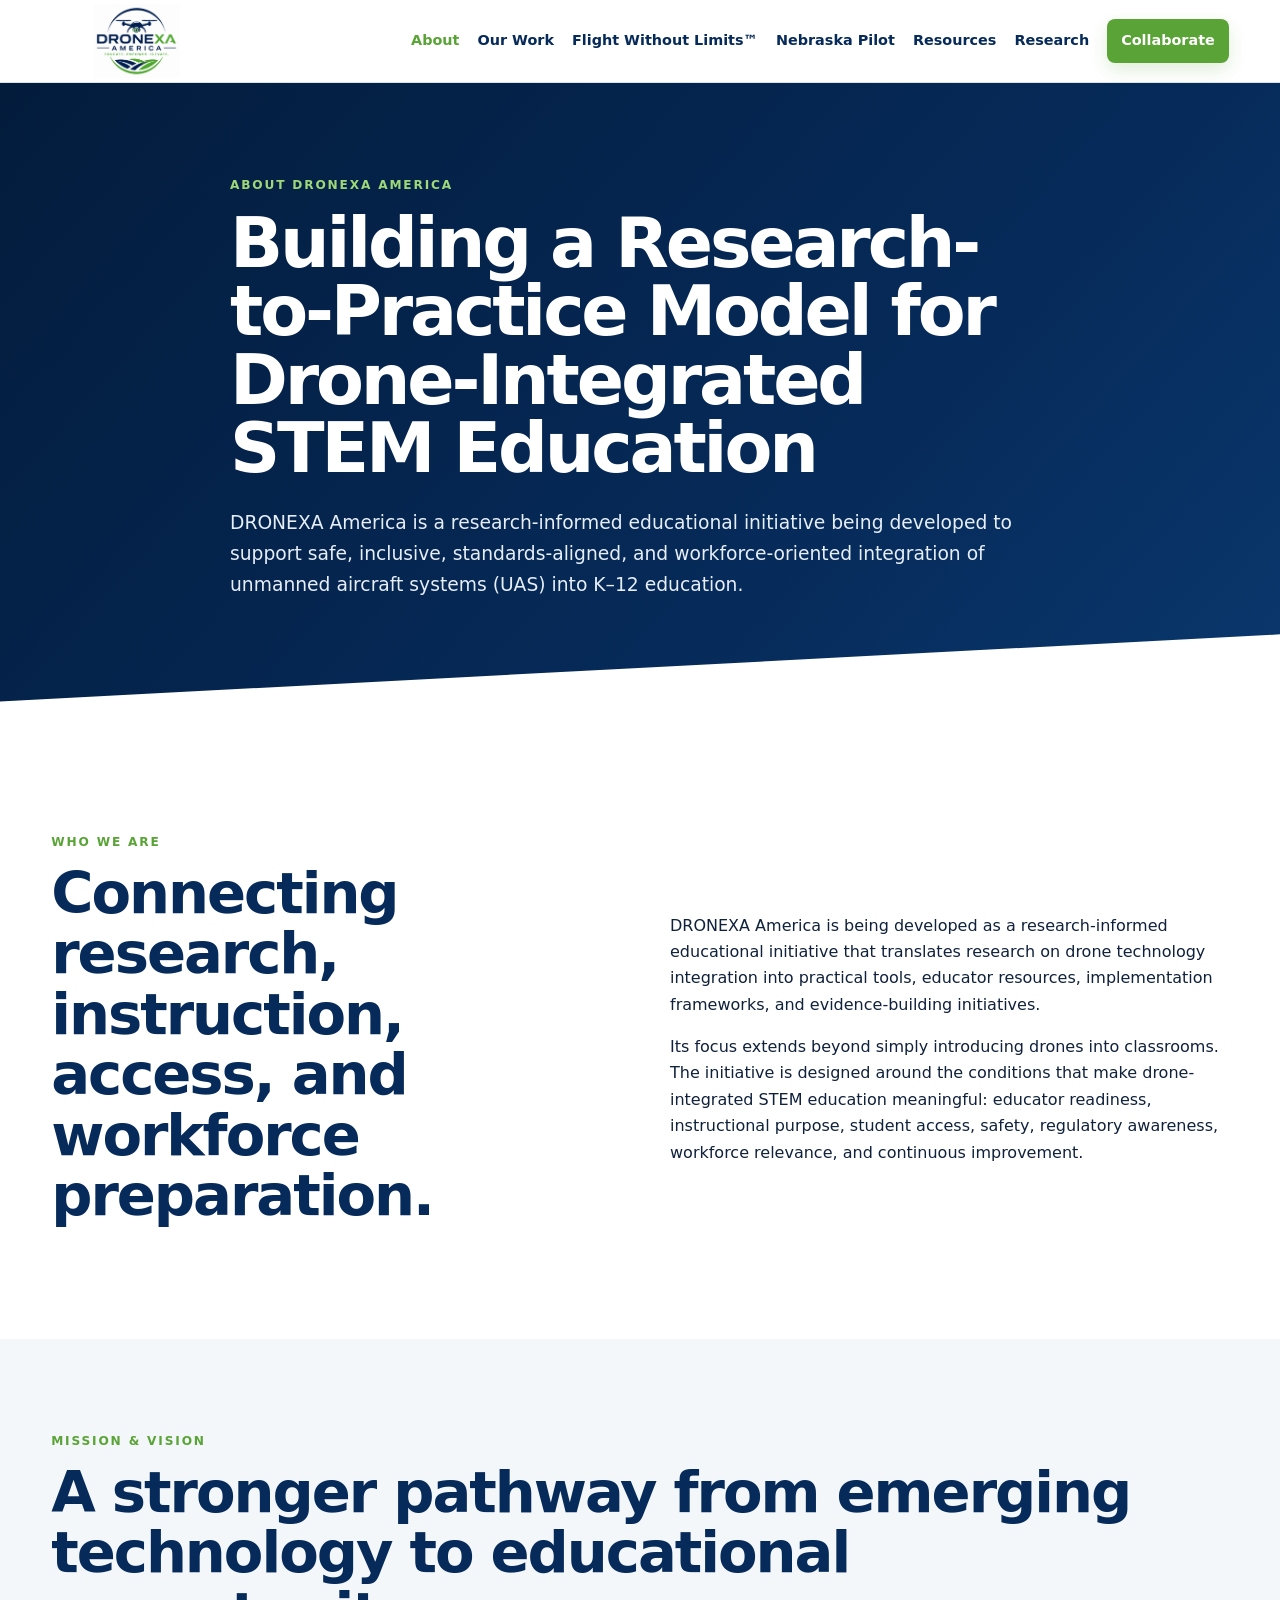
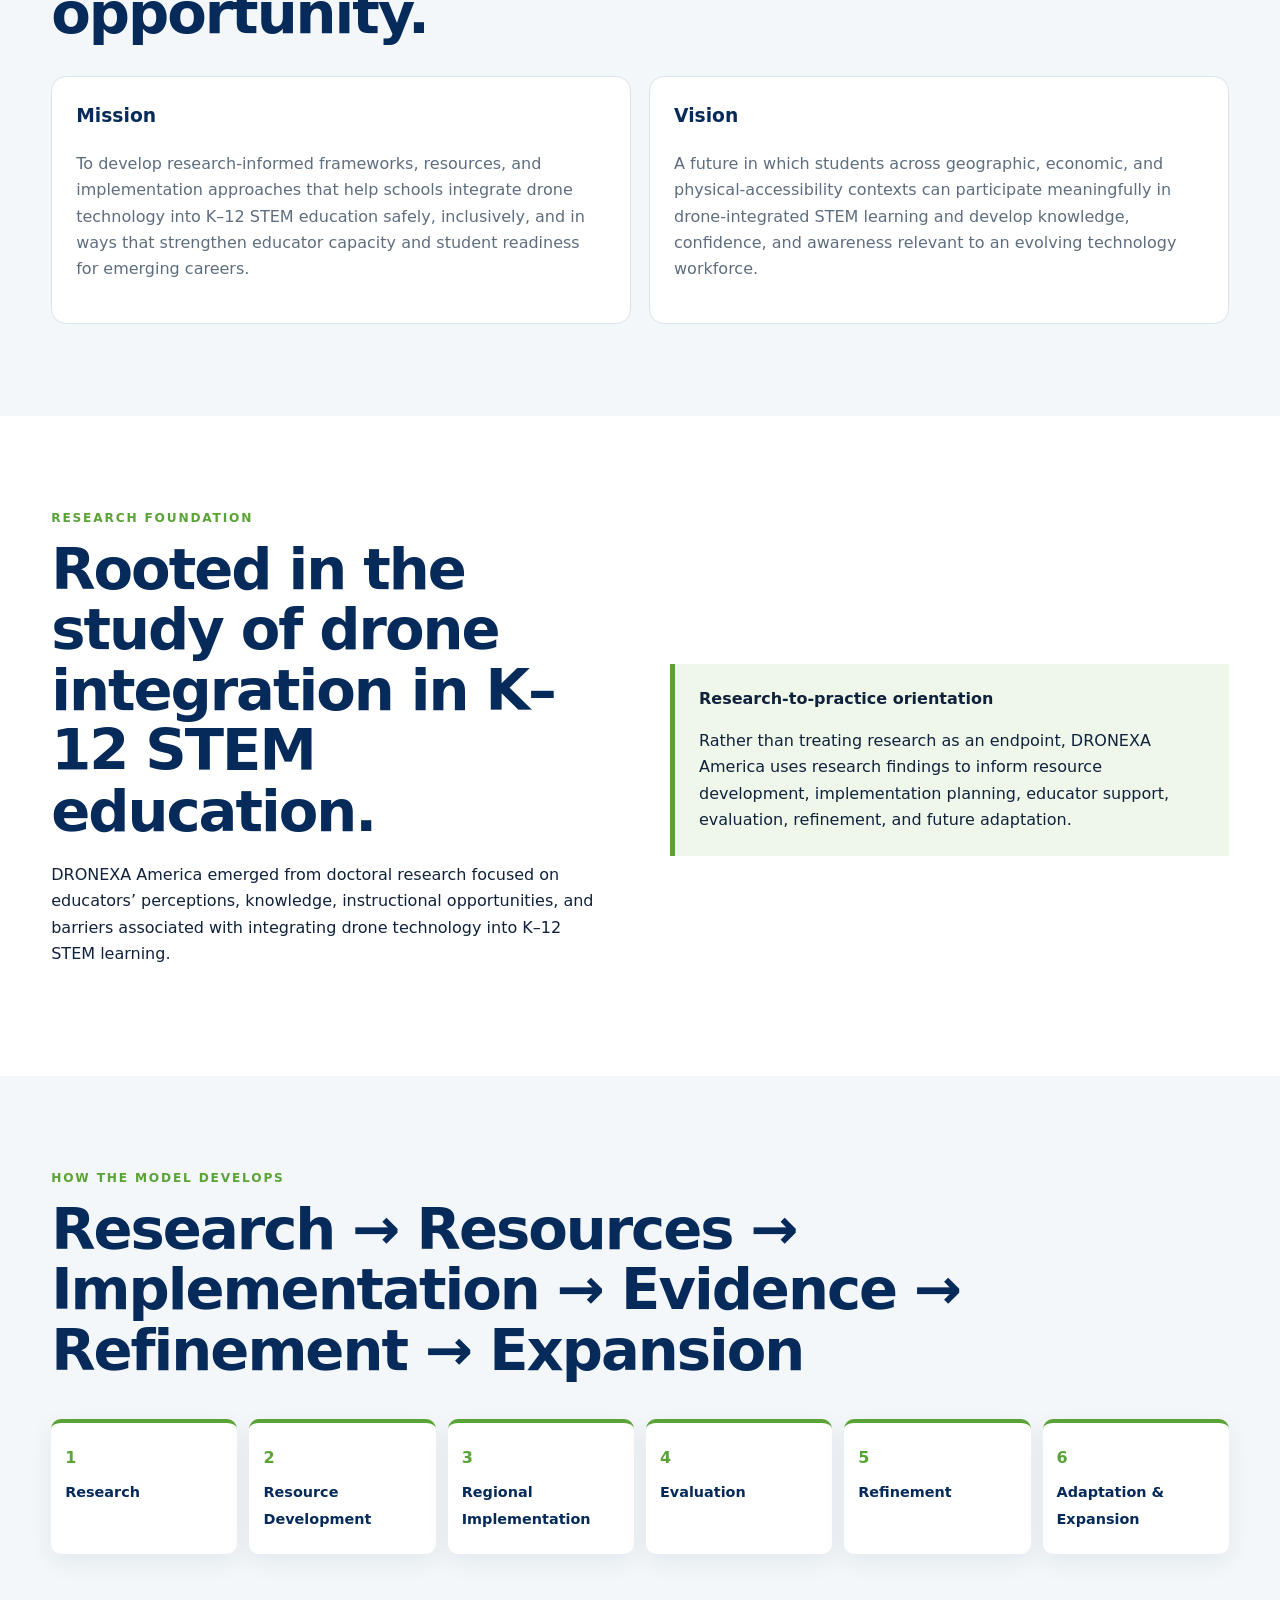
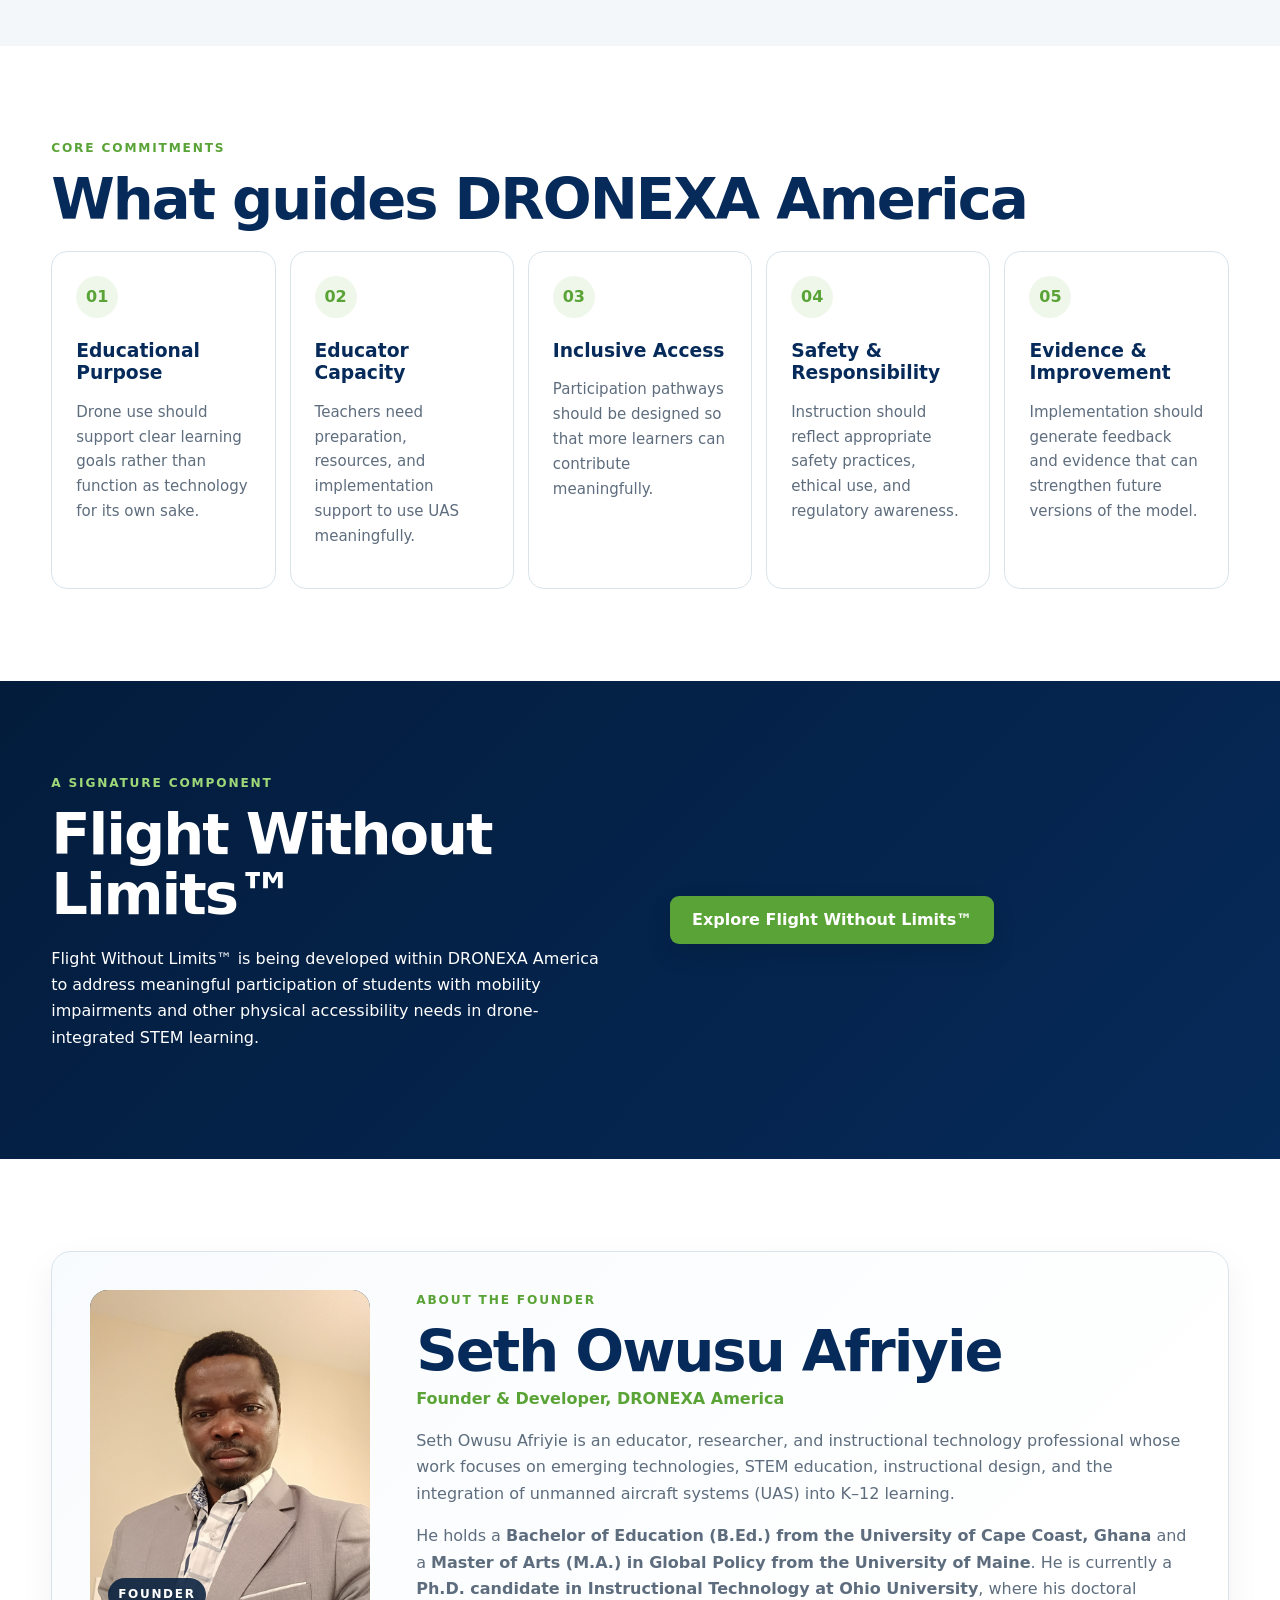
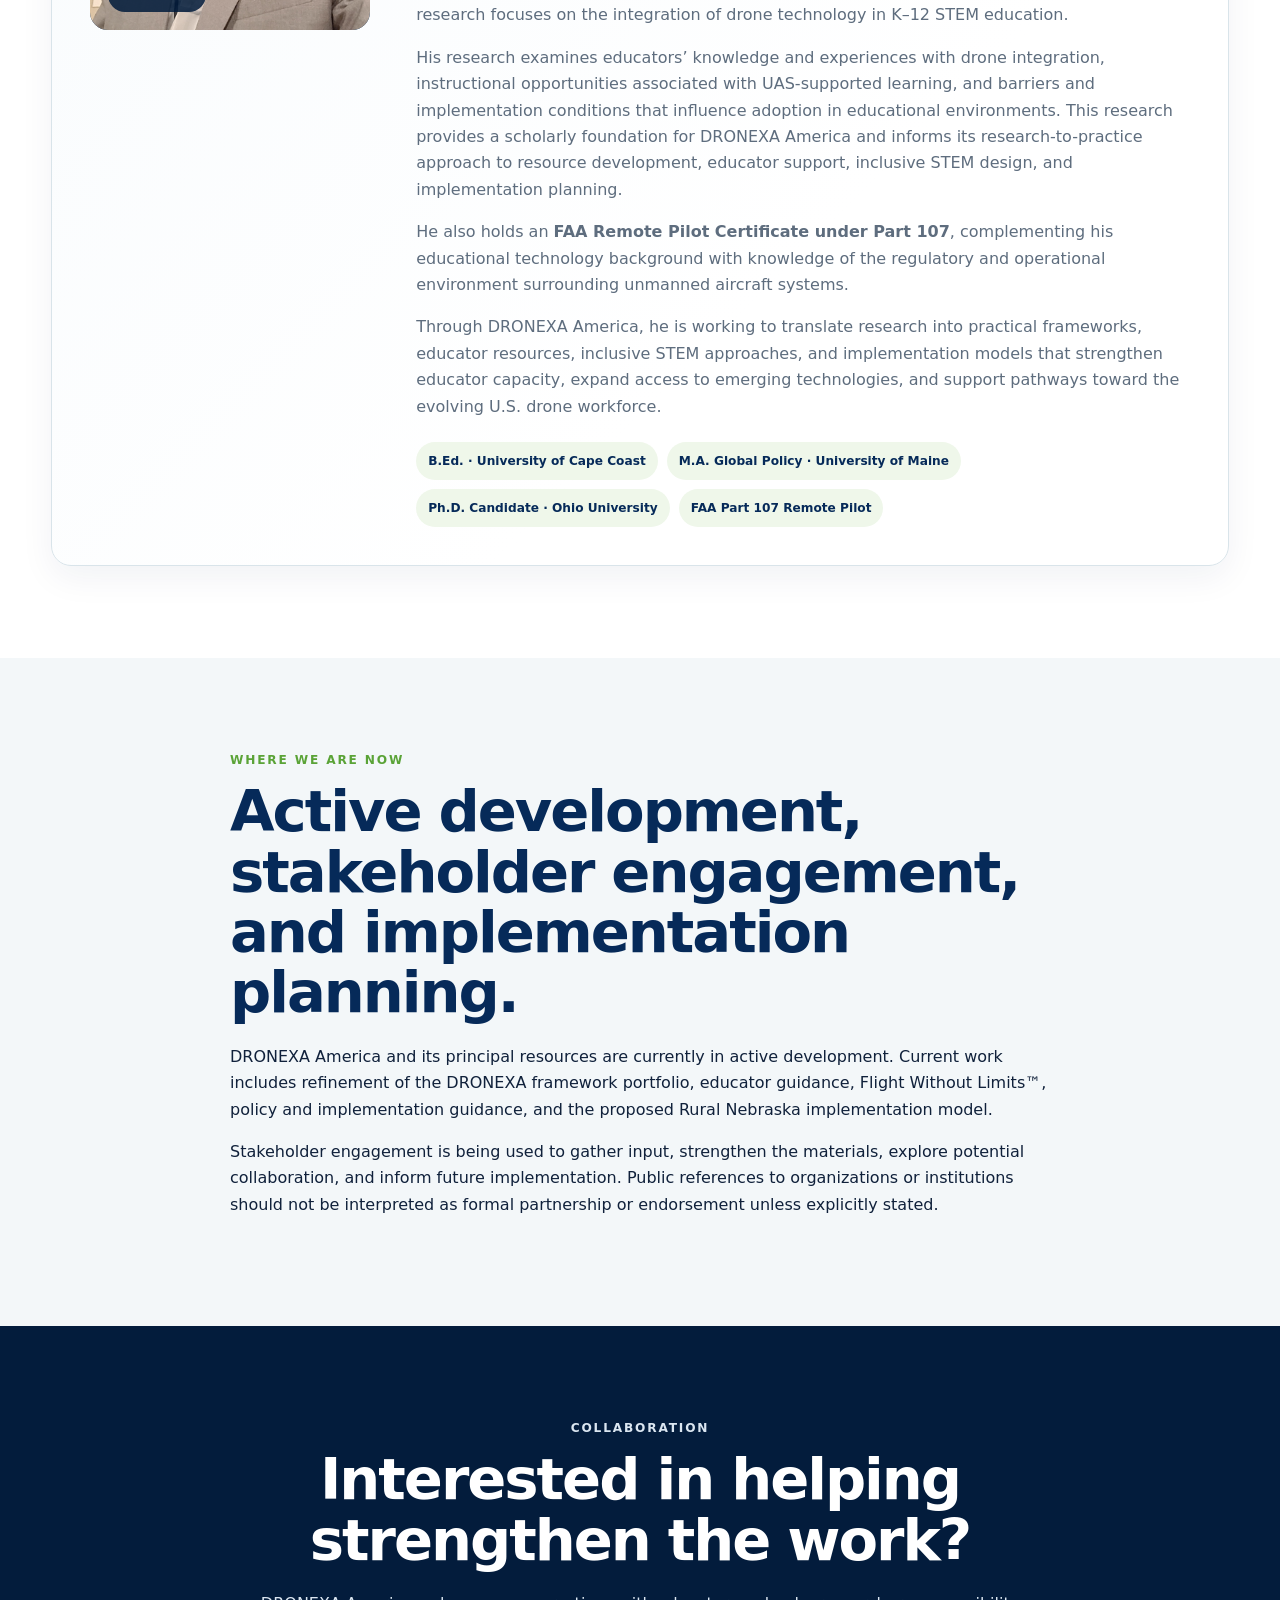
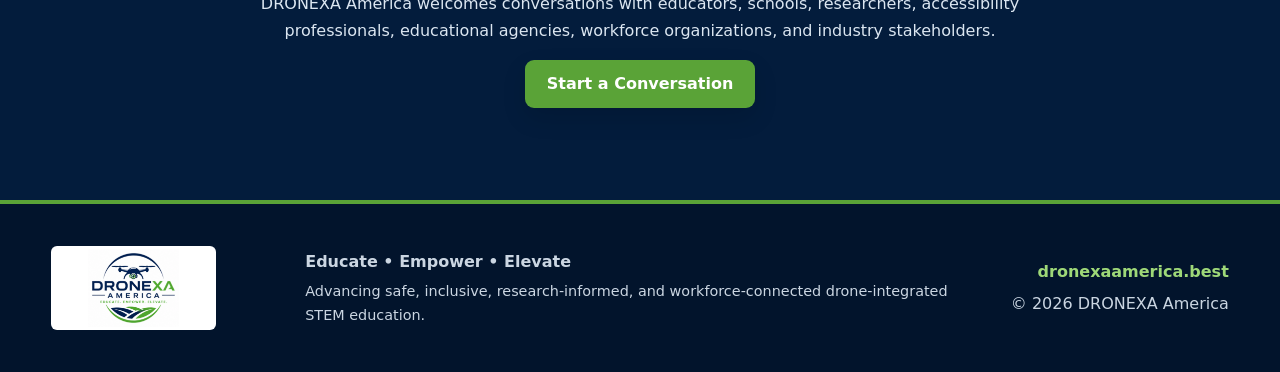
==== commit 8f21fa73: "Add files via upload" ====
--- a/about.html
+++ b/about.html
@@ -21,7 +21,7 @@
         <a href="rural-nebraska-pilot.html">Nebraska Pilot</a>
         <a href="resources.html">Resources</a>
         <a href="research.html">Research</a>
-        <a href="collaborate.html">Collaborate</a>
+        <a class="nav-cta" href="collaborate.html">Collaborate</a>
       </nav>
     </div>
   </header>
@@ -48,7 +48,7 @@
         </div>
         <div>
           <p>
-            DRONEXA America is being developed as an educational platform that translates research
+            DRONEXA America is being developed as a research-informed educational initiative that translates research
             on drone technology integration into practical tools, educator resources, implementation
             frameworks, and evidence-building initiatives.
           </p>
@@ -159,8 +159,8 @@
     <section class="section founder-section">
       <div class="container">
         <div class="founder-card">
-          <div class="founder-visual" aria-label="Founder photo placeholder">
-            <div class="founder-initials">SOA</div>
+          <div class="founder-visual" aria-label="Founder portrait">
+            <img class="founder-photo" src="founder-seth-afriyie.jpg" alt="Seth Owusu Afriyie, Founder and Developer of DRONEXA America">
             <span>Founder</span>
           </div>
           <div class="founder-copy">
@@ -181,8 +181,7 @@
             <p>
               His research examines educators’ knowledge and experiences with drone integration,
               instructional opportunities associated with UAS-supported learning, and barriers and
-              implementation conditions that influence adoption in educational environments. This work
-              provides an important scholarly foundation for the development of DRONEXA America.
+              implementation conditions that influence adoption in educational environments. This research provides a scholarly foundation for DRONEXA America and informs its research-to-practice approach to resource development, educator support, inclusive STEM design, and implementation planning.
             </p>
             <p>
               He also holds an <strong>FAA Remote Pilot Certificate under Part 107</strong>, complementing
@@ -213,7 +212,7 @@
         <p>
           DRONEXA America and its principal resources are currently in active development. Current work
           includes refinement of the DRONEXA framework portfolio, educator guidance, Flight Without Limits™,
-          policy and implementation standards, and the proposed Rural Nebraska implementation model.
+          policy and implementation guidance, and the proposed Rural Nebraska implementation model.
         </p>
         <p>
           Stakeholder engagement is being used to gather input, strengthen the materials, explore potential
@@ -231,7 +230,7 @@
           DRONEXA America welcomes conversations with educators, schools, researchers, accessibility
           professionals, educational agencies, workforce organizations, and industry stakeholders.
         </p>
-        <a class="btn btn-primary" href="mailto:contact@dronexaamerica.best">Start a Conversation</a>
+        <a class="btn btn-primary" href="mailto:dronexaamerica@gmail.com">Start a Conversation</a>
       </div>
     </section>
   </main>
@@ -243,7 +242,7 @@
       </div>
       <div>
         <strong>Educate • Empower • Elevate</strong>
-        <p>Drone-integrated STEM education for access, safety, instruction, and workforce readiness.</p>
+        <p>Advancing safe, inclusive, research-informed, and workforce-connected drone-integrated STEM education.</p>
       </div>
       <div class="footer-right">
         <a href="https://dronexaamerica.best">dronexaamerica.best</a>
--- a/styles.css
+++ b/styles.css
@@ -233,3 +233,71 @@
 .founder-credentials span{padding:9px 12px;border-radius:999px;background:var(--soft-green);color:var(--navy);font-size:.76rem;font-weight:800}
 @media (max-width:850px){.founder-card{grid-template-columns:1fr}.founder-visual{min-height:260px}}
 @media (max-width:600px){.founder-card{padding:22px;gap:28px}}
+
+/* Final DRONEXA logo treatment */
+.brand img{
+  width:170px !important;
+  height:74px !important;
+  max-width:170px !important;
+  object-fit:contain !important;
+  object-position:center !important;
+  border-radius:0 !important;
+}
+.footer-brand img{
+  width:165px !important;
+  height:84px !important;
+  max-width:165px !important;
+  object-fit:contain !important;
+  object-position:center !important;
+  background:#fff;
+  padding:3px;
+}
+@media (max-width:600px){
+  .brand img{
+    width:145px !important;
+    height:62px !important;
+    max-width:145px !important;
+  }
+}
+
+/* 2026 site refinement pass */
+.site-nav .nav-cta{background:var(--green);color:#fff!important;padding:10px 14px;border-radius:8px;box-shadow:0 7px 18px rgba(90,163,55,.18)}
+.site-nav .nav-cta:hover{background:var(--green-bright);color:#fff!important}
+.hero h1{font-size:clamp(2.8rem,5.45vw,5.15rem)}
+.founder-photo{width:100%;height:100%;min-height:340px;object-fit:cover;object-position:50% 34%;position:absolute;inset:0;z-index:1}
+.founder-visual>span{position:absolute;left:18px;bottom:18px;background:rgba(3,28,60,.86);padding:7px 10px;border-radius:999px;margin:0;z-index:2}
+.participation-flow{display:grid;grid-template-columns:1fr auto 1fr auto 1.15fr;gap:14px;align-items:stretch;margin-top:34px}
+.participation-flow article{background:#fff;border:1px solid var(--line);border-radius:16px;padding:25px;box-shadow:0 10px 28px rgba(6,42,89,.05)}
+.participation-flow article span{display:inline-grid;place-items:center;width:40px;height:40px;border-radius:50%;background:var(--soft-green);color:var(--green);font-weight:900}
+.participation-flow h3{color:var(--navy);font-size:1.35rem;margin:16px 0 4px}
+.participation-flow strong{display:block;color:#496077;font-size:.88rem;margin-bottom:10px}
+.participation-flow p{color:#5e6d7e;font-size:.92rem;margin-bottom:0}
+.participation-flow .participation-featured{border-top:5px solid var(--green);background:linear-gradient(145deg,#fff,#f5fbf1)}
+.flow-arrow{display:grid;place-items:center;color:var(--green);font-size:2rem;font-weight:900}
+.participation-note{margin:26px auto 0;max-width:850px;text-align:center;color:#526478;font-weight:650}
+.region-path{display:grid;gap:12px}
+.region-path div{display:flex;align-items:center;gap:14px;padding:17px 20px;border:1px solid var(--line);border-left:5px solid var(--green);border-radius:12px;background:#fff;color:var(--navy)}
+.region-path span{display:inline-grid;place-items:center;width:36px;height:36px;border-radius:50%;background:var(--soft-green);color:var(--green);font-weight:900;flex:0 0 auto}
+.region-path small{display:block;color:#66788b;margin-top:4px}
+.researcher-card{margin-top:24px;padding:20px 24px;border-left:5px solid var(--green);background:#fff;border-radius:10px;box-shadow:0 8px 22px rgba(6,42,89,.04)}
+.researcher-card span,.researcher-card strong,.researcher-card small{display:block}
+.researcher-card span{text-transform:uppercase;letter-spacing:.12em;font-size:.72rem;font-weight:900;color:var(--green)}
+.researcher-card strong{font-size:1.16rem;color:var(--navy);margin-top:4px}
+.researcher-card small{color:#5e6d7e;margin-top:2px}
+.actions-dark .btn{margin-top:8px}
+.inquiry-form{background:#fff;color:var(--ink);padding:30px;border-radius:18px;box-shadow:0 16px 38px rgba(6,42,89,.13);text-align:left}
+.form-grid{display:grid;grid-template-columns:1fr 1fr;gap:16px}
+.inquiry-form label{display:grid;gap:7px;font-size:.82rem;font-weight:850;color:var(--navy);margin-bottom:16px}
+.inquiry-form input,.inquiry-form select,.inquiry-form textarea{width:100%;font:inherit;color:var(--ink);background:#fff;border:1px solid #cbd8e0;border-radius:9px;padding:12px 13px;outline:none}
+.inquiry-form textarea{resize:vertical}
+.inquiry-form input:focus,.inquiry-form select:focus,.inquiry-form textarea:focus{border-color:var(--green);box-shadow:0 0 0 3px rgba(90,163,55,.12)}
+.form-disclaimer{font-size:.78rem!important;color:#66788b!important;line-height:1.45;margin:2px 0 18px!important}
+.inquiry-form .contact-note{color:#66788b!important;font-size:.85rem;margin:14px 0 0}
+.inquiry-form .contact-note a{color:var(--green);font-weight:850;text-decoration:none}
+@media (max-width:850px){
+  .site-nav .nav-cta{display:inline-flex}
+  .participation-flow{grid-template-columns:1fr}
+  .flow-arrow{transform:rotate(90deg);min-height:28px}
+  .founder-photo{min-height:260px}
+}
+@media (max-width:650px){.form-grid{grid-template-columns:1fr}}
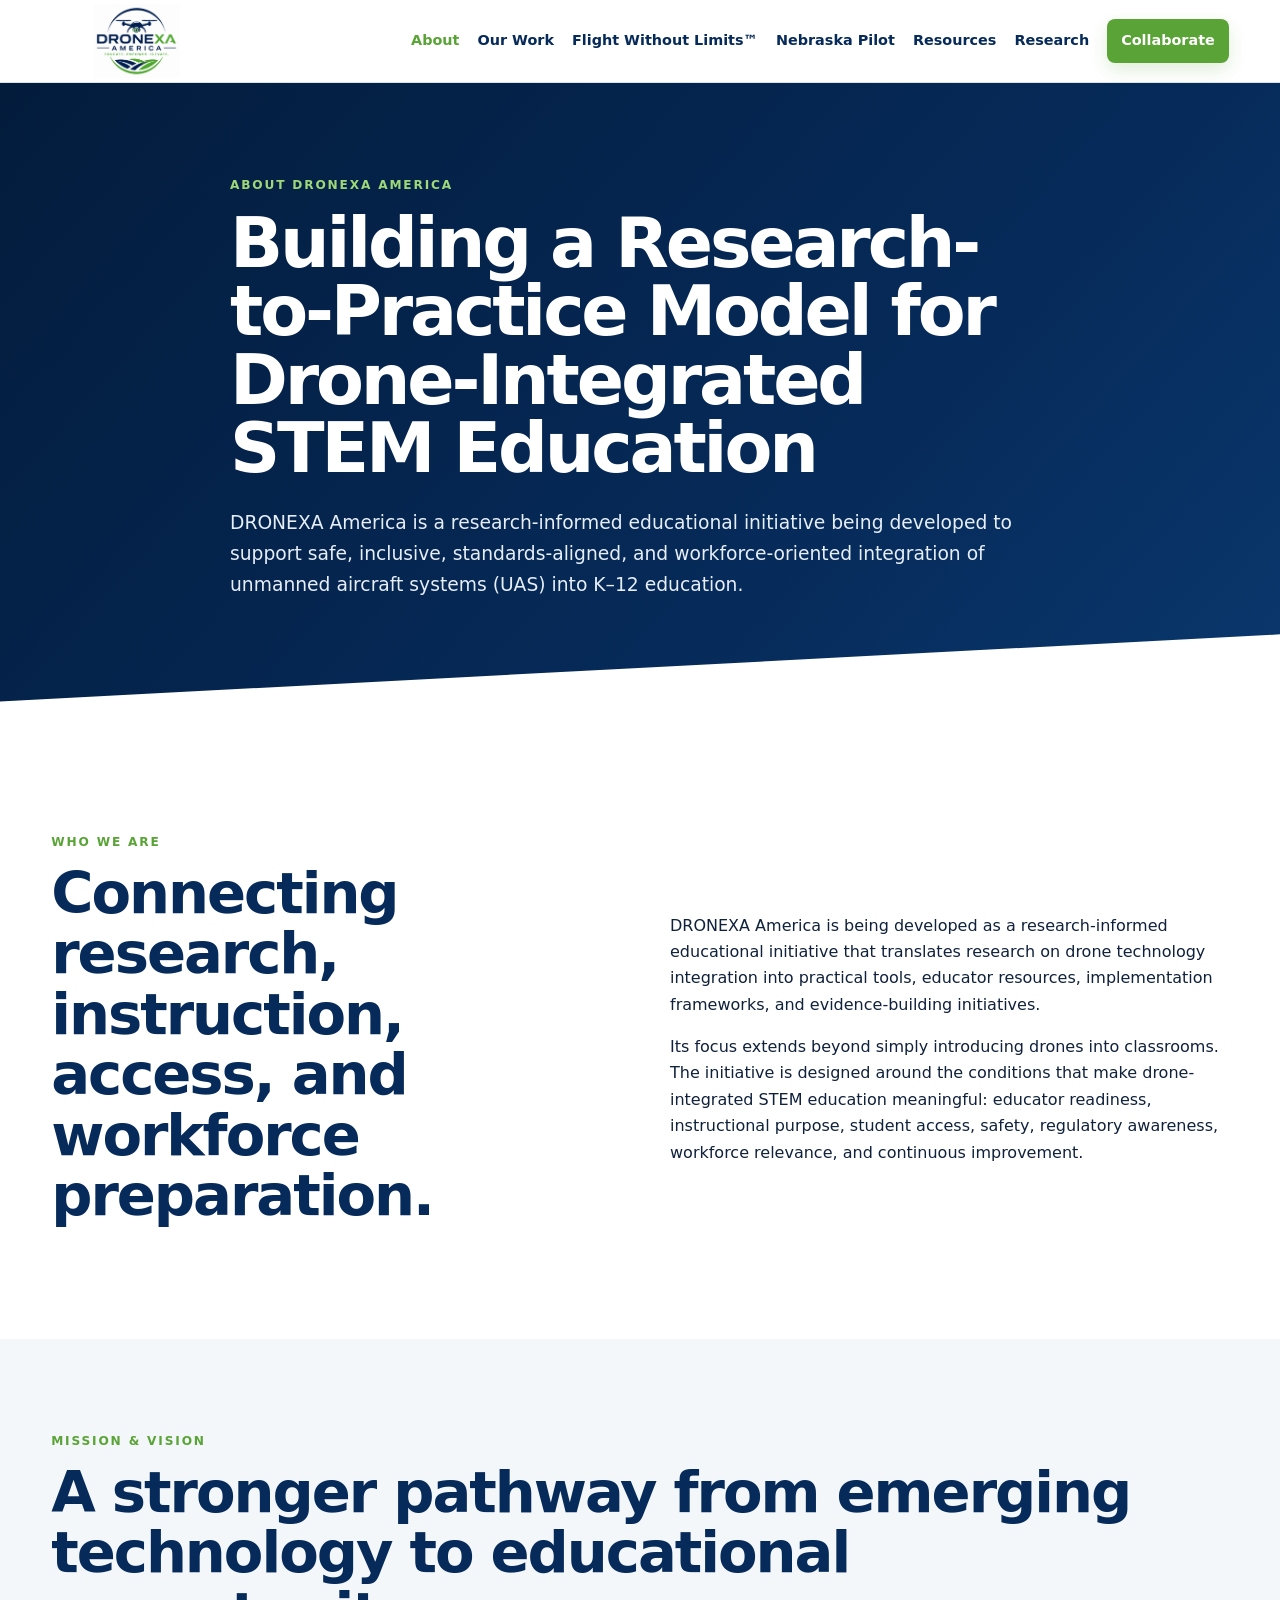
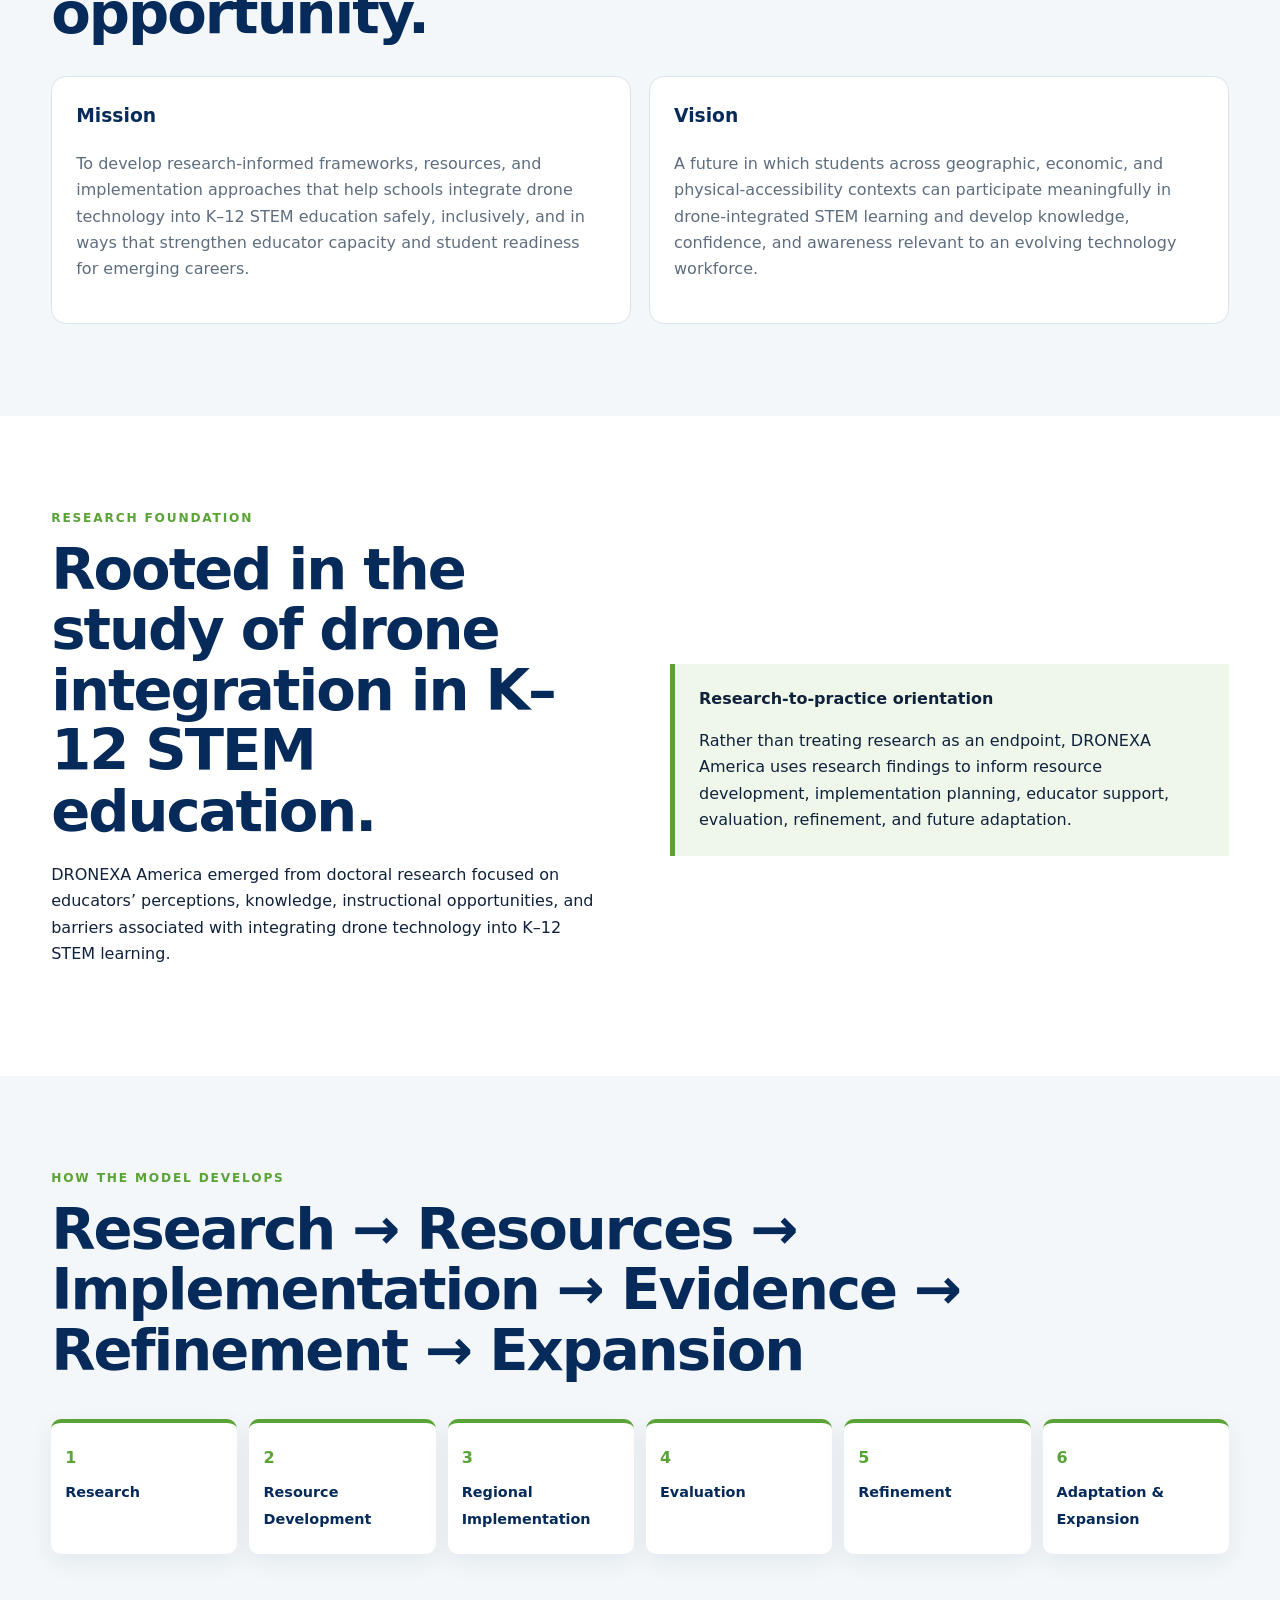
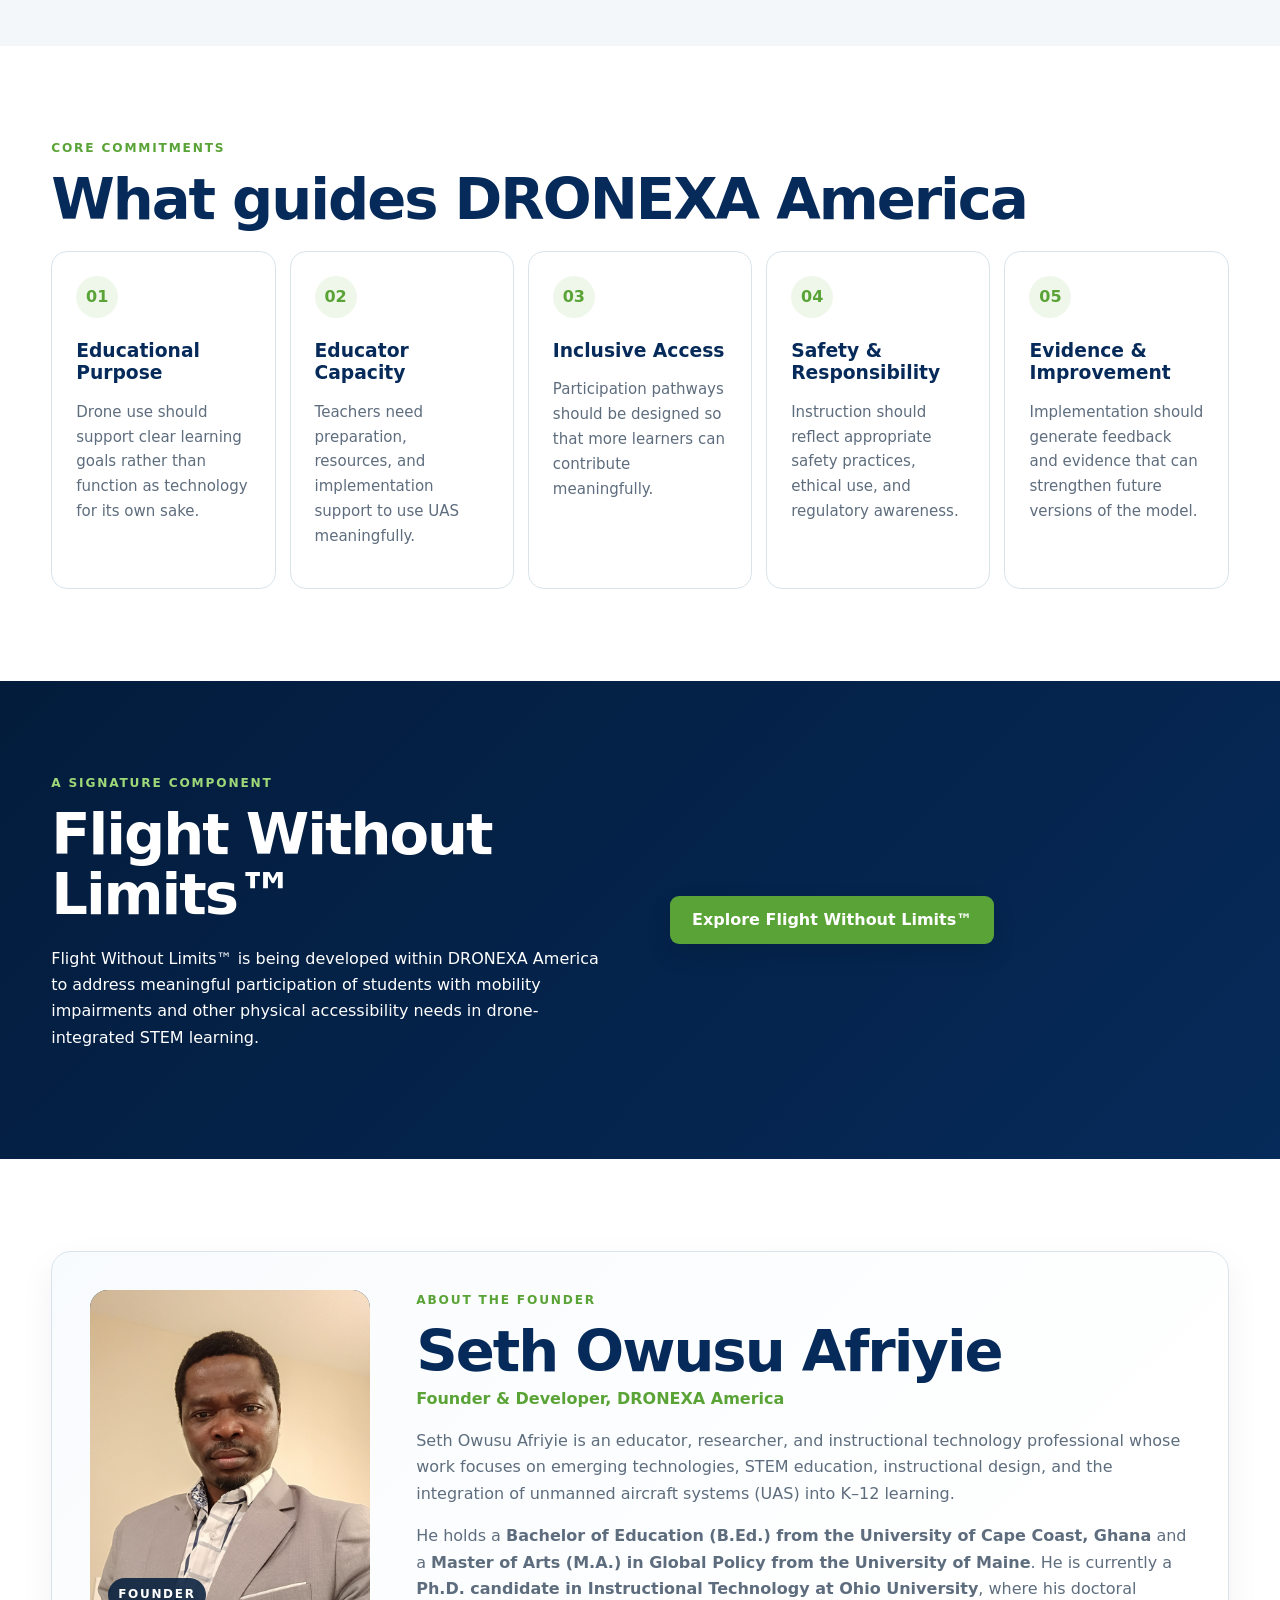
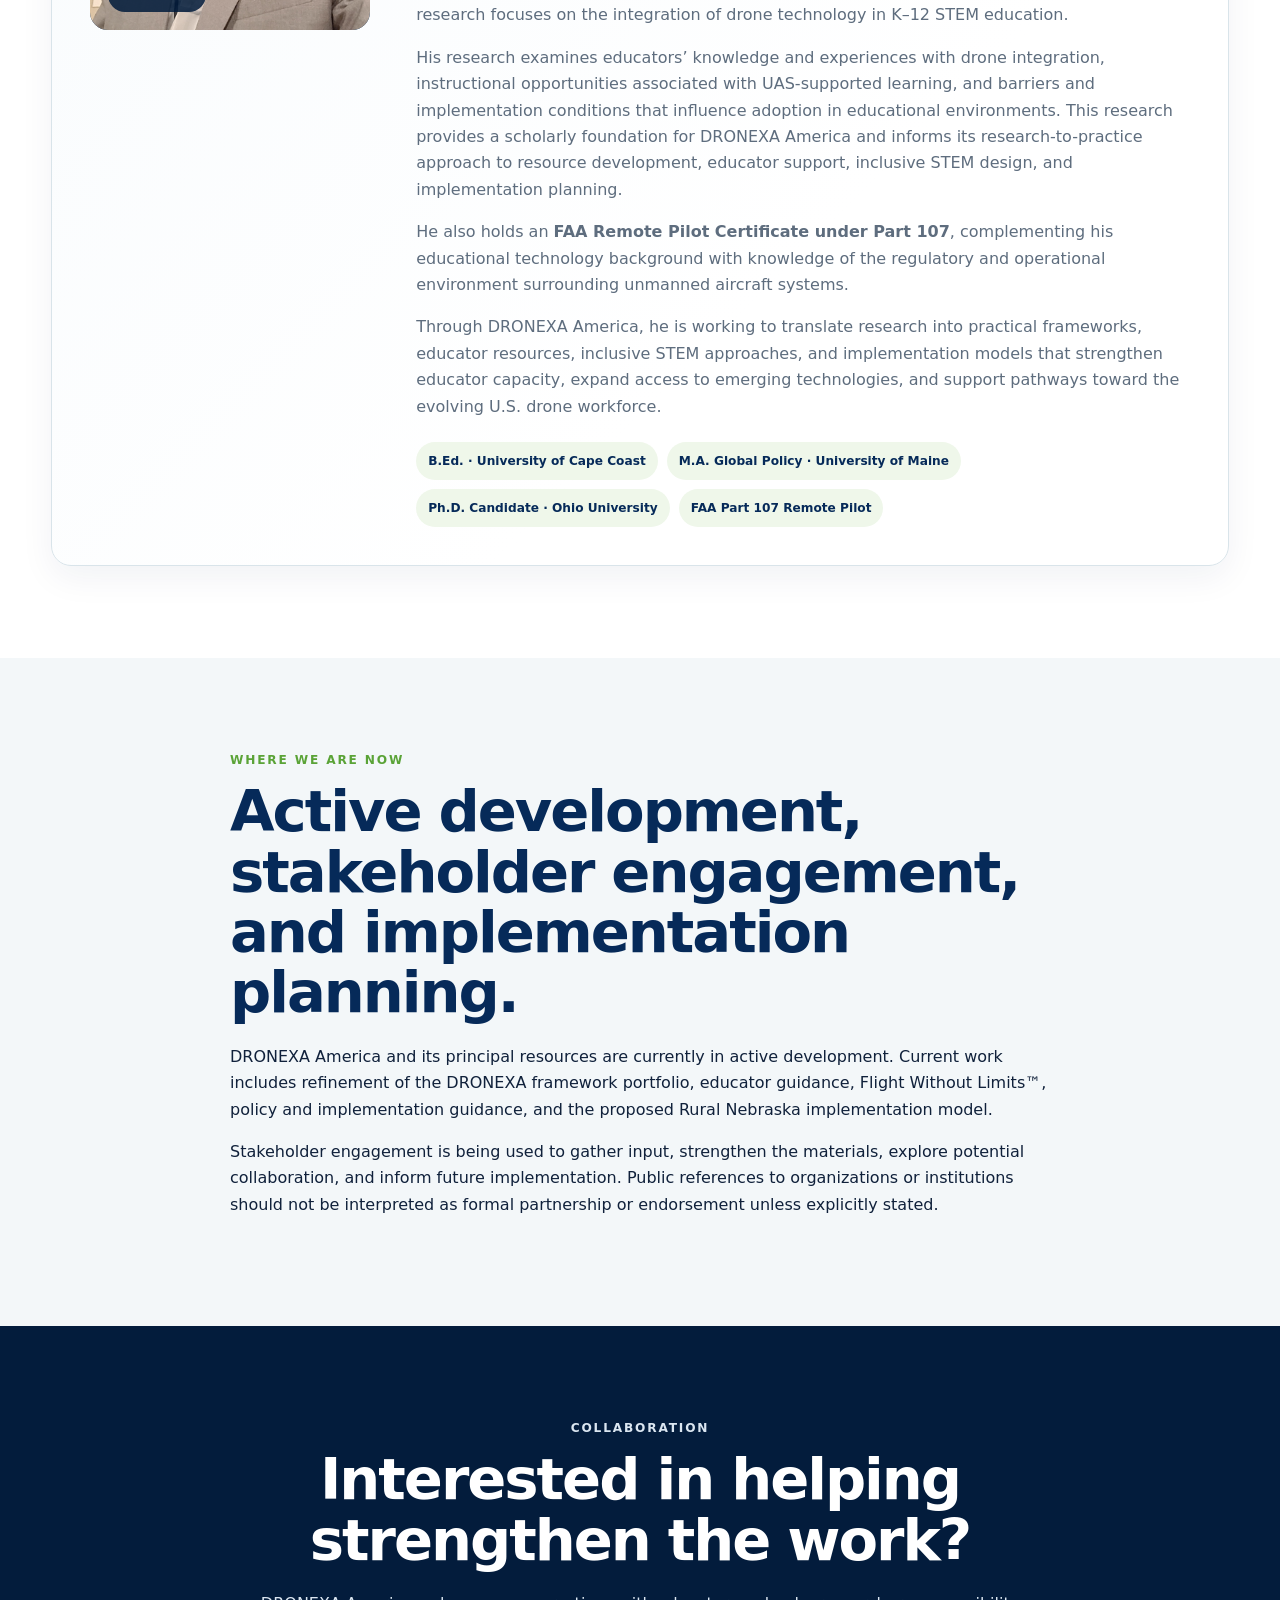
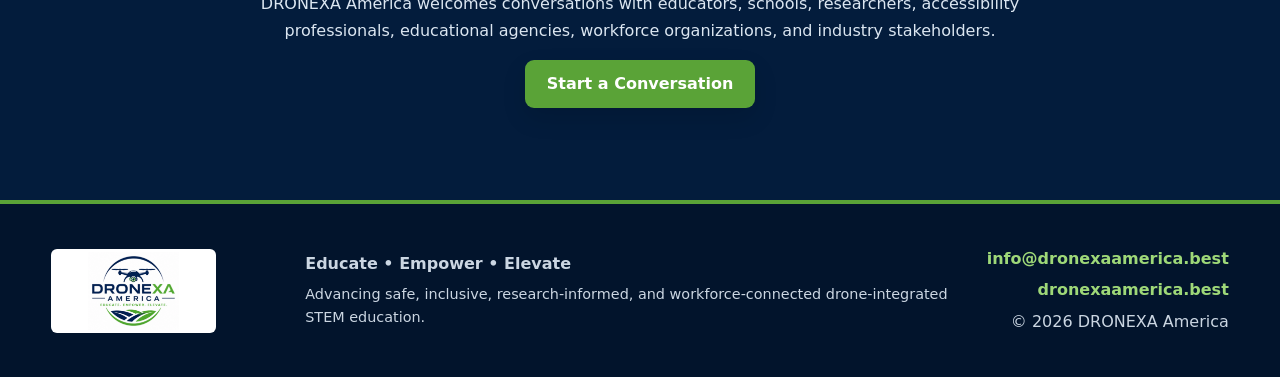
==== commit d5bb9137: "Update DRONEXA America business email" ====
--- a/about.html
+++ b/about.html
@@ -230,7 +230,7 @@
           DRONEXA America welcomes conversations with educators, schools, researchers, accessibility
           professionals, educational agencies, workforce organizations, and industry stakeholders.
         </p>
-        <a class="btn btn-primary" href="mailto:dronexaamerica@gmail.com">Start a Conversation</a>
+        <a class="btn btn-primary" href="mailto:info@dronexaamerica.best">Start a Conversation</a>
       </div>
     </section>
   </main>
@@ -245,6 +245,7 @@
         <p>Advancing safe, inclusive, research-informed, and workforce-connected drone-integrated STEM education.</p>
       </div>
       <div class="footer-right">
+        <a href="mailto:info@dronexaamerica.best">info@dronexaamerica.best</a>
         <a href="https://dronexaamerica.best">dronexaamerica.best</a>
         <span>© <span id="year"></span> DRONEXA America</span>
       </div>
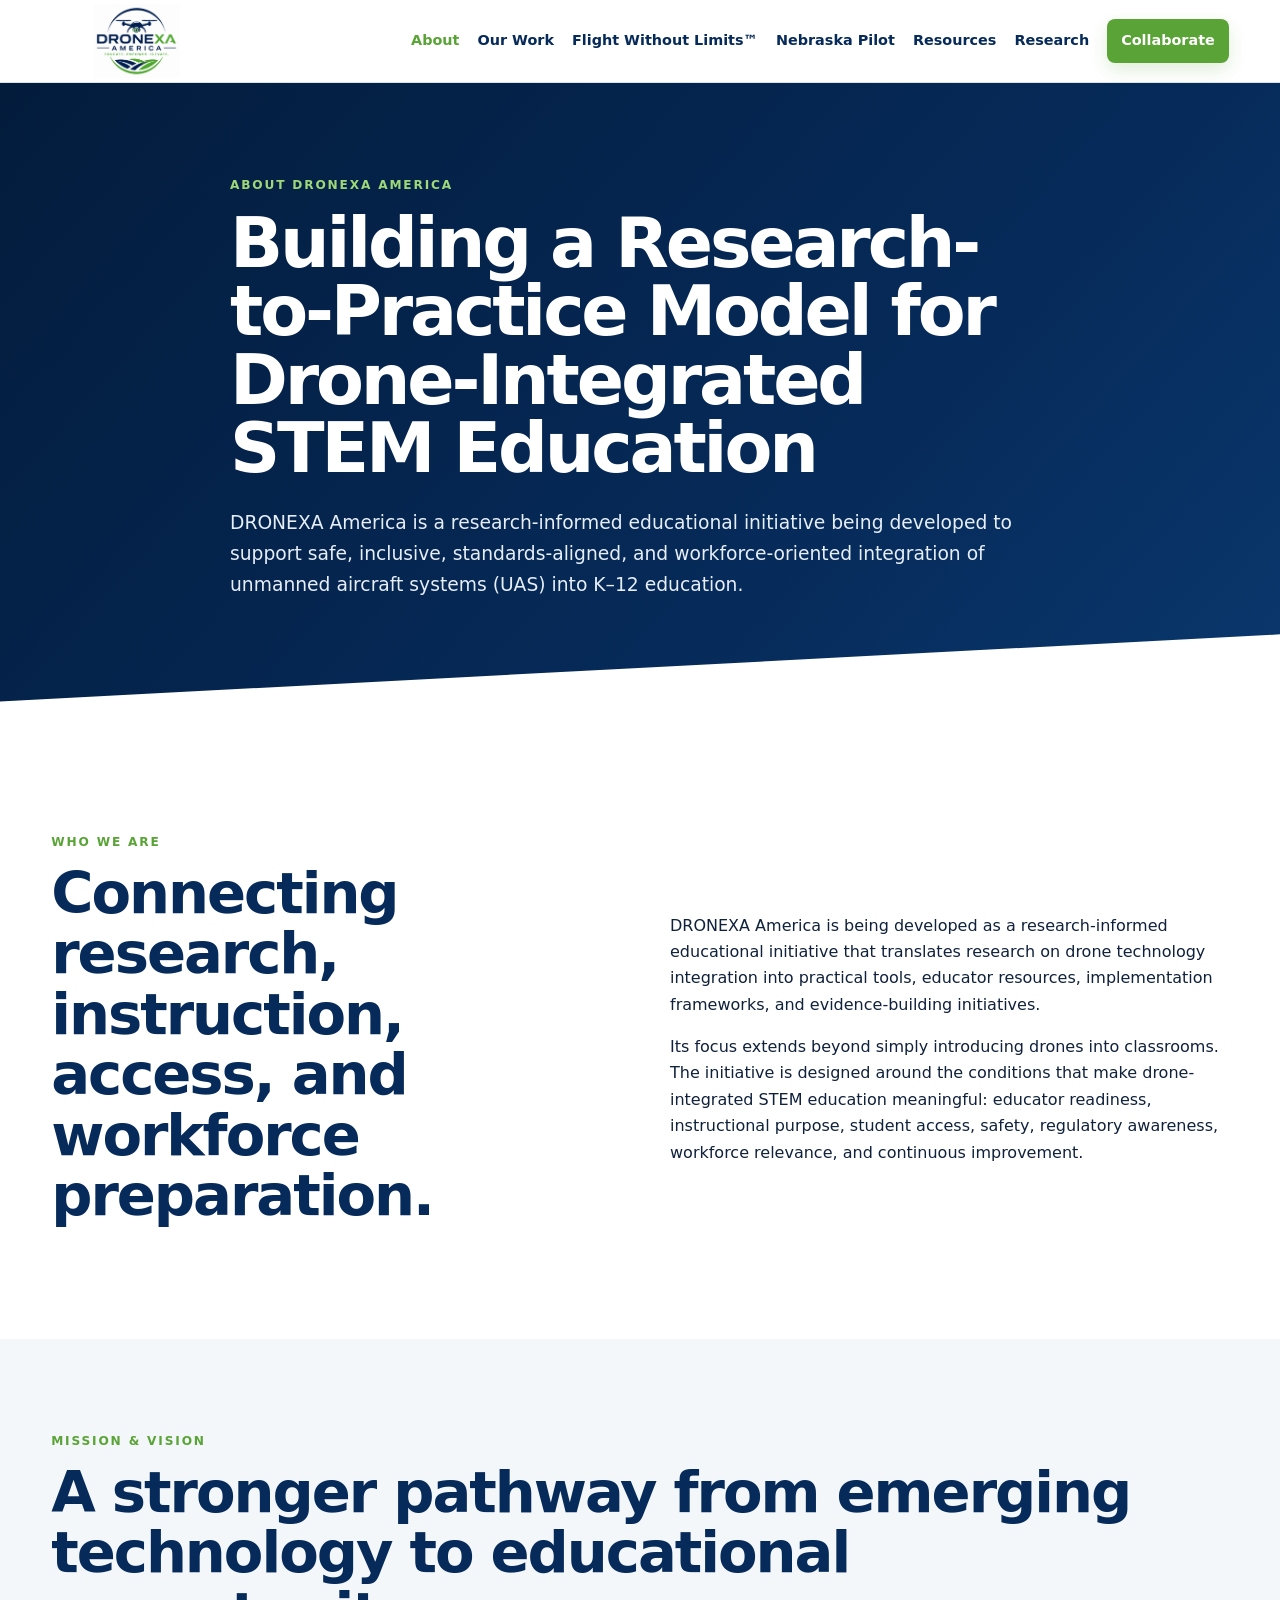
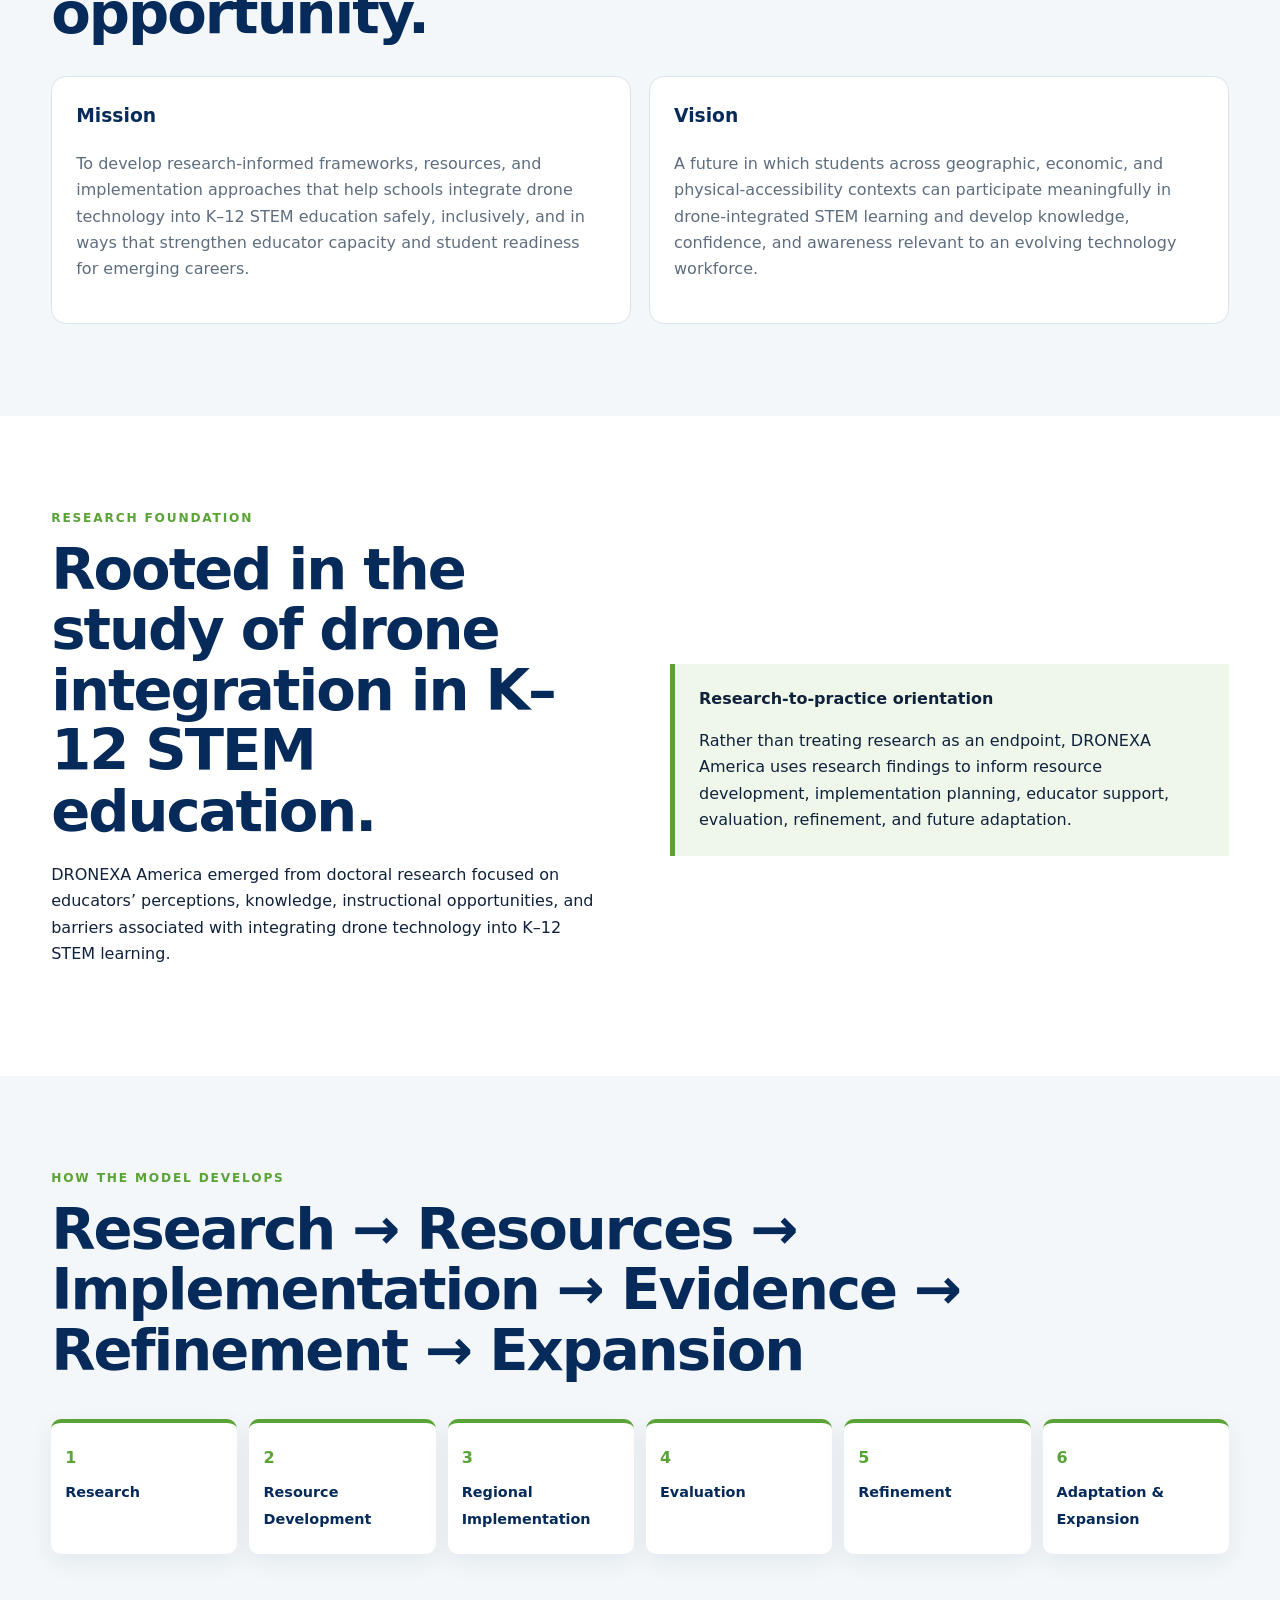
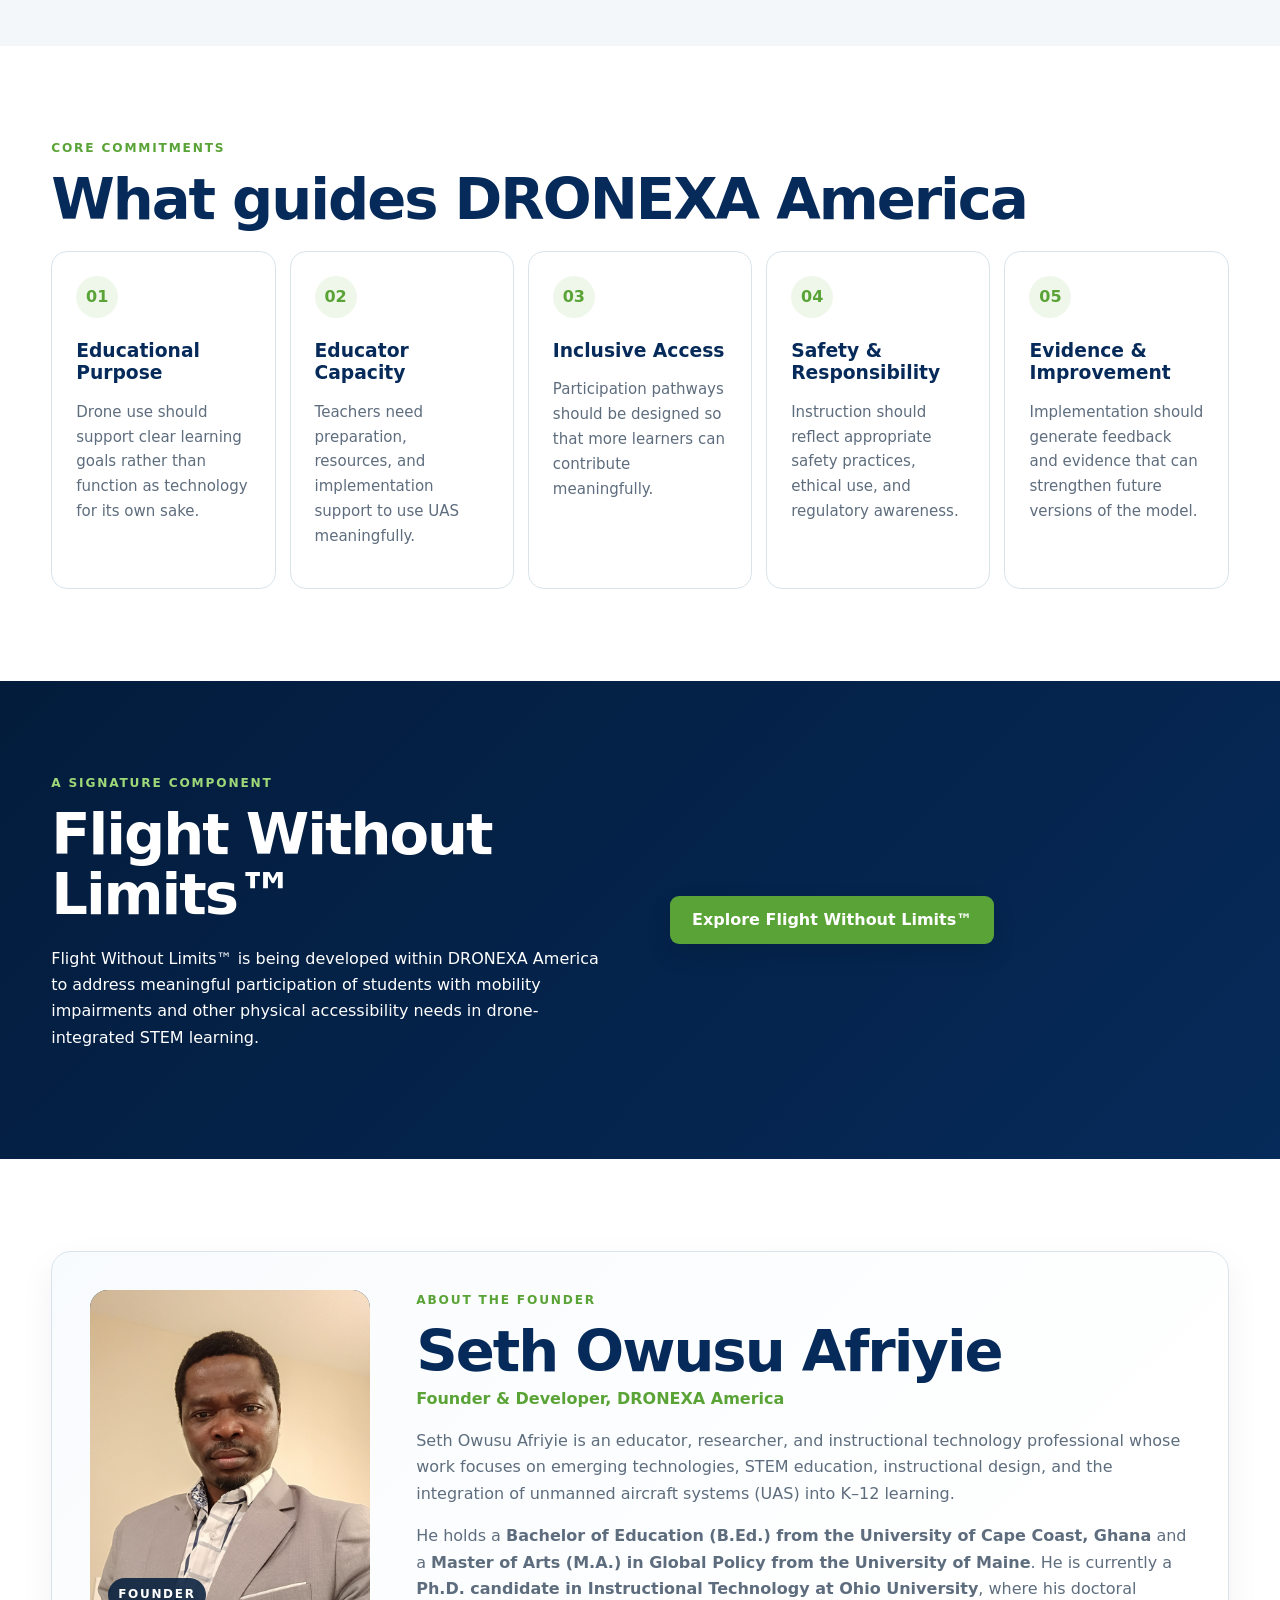
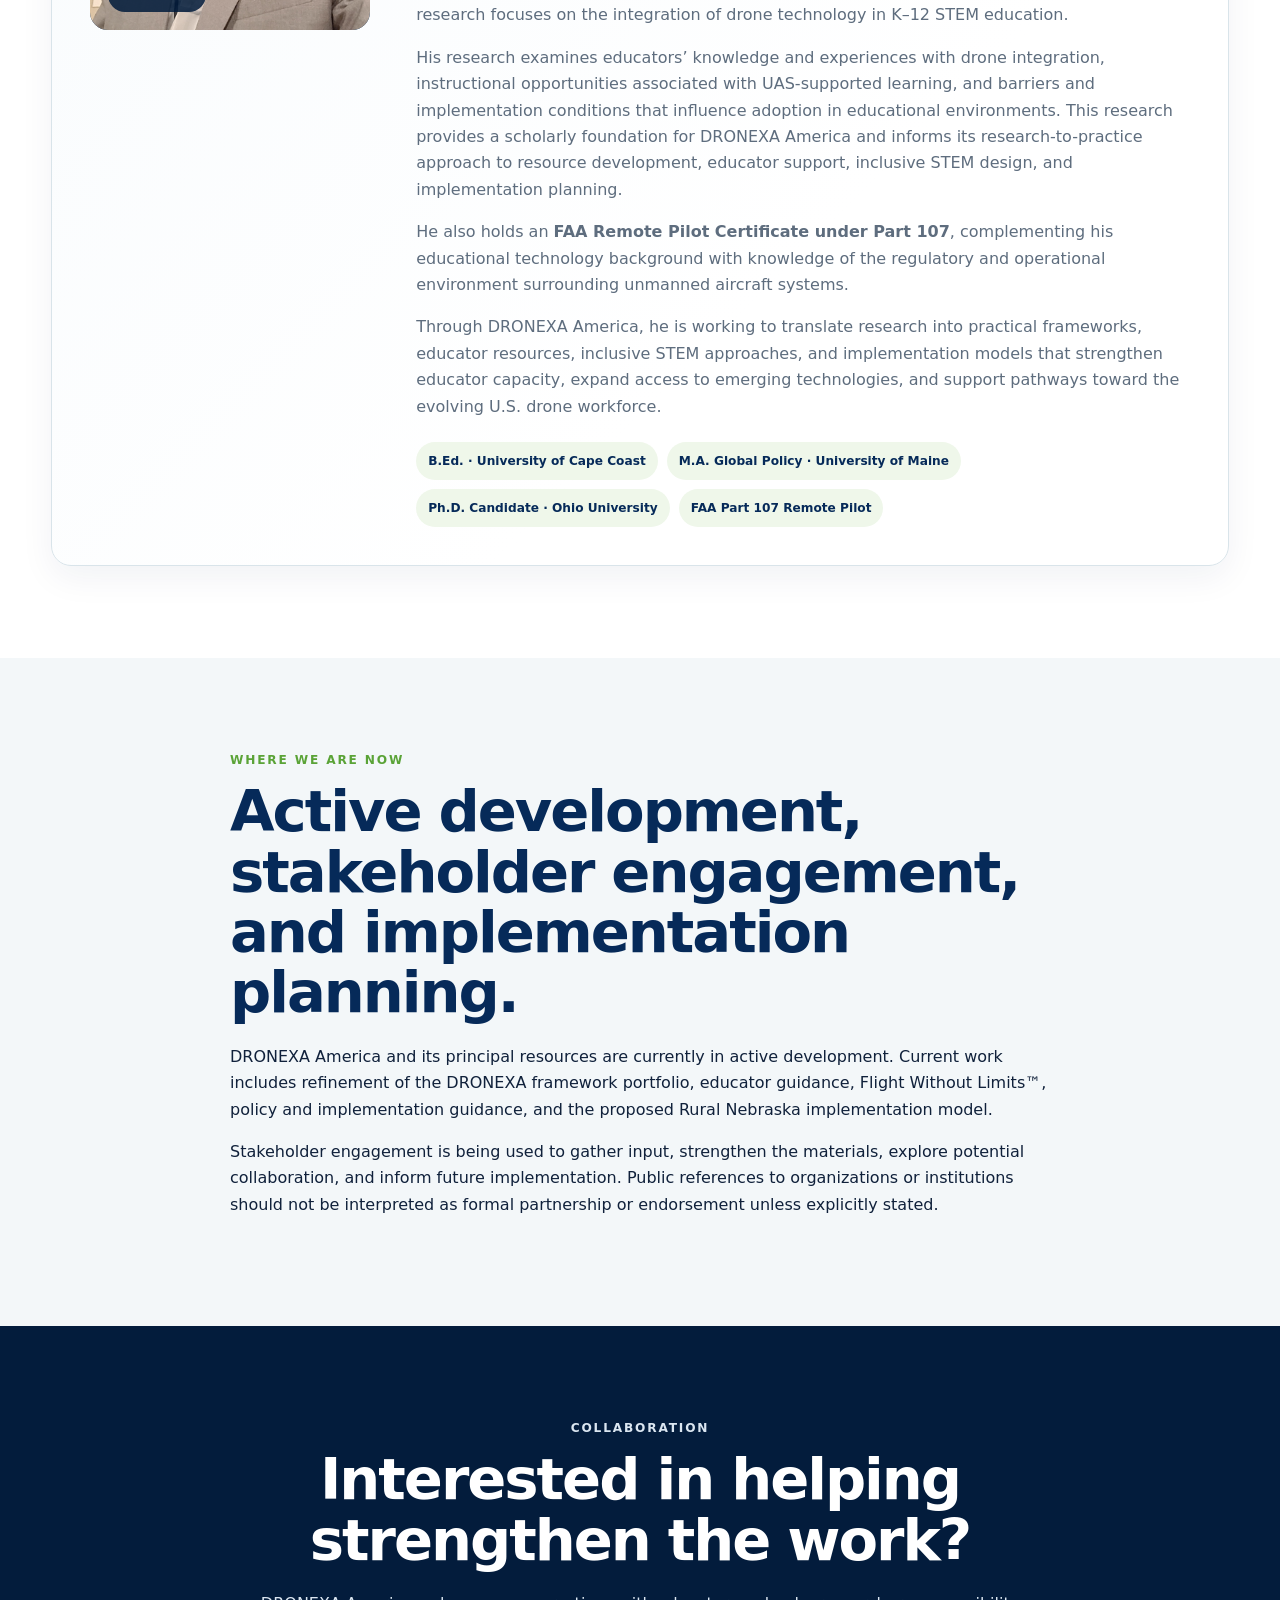
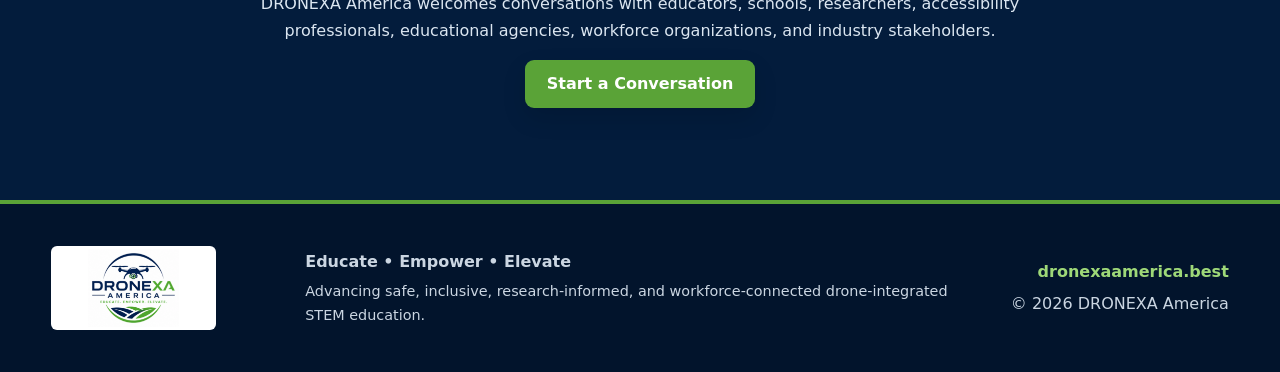
==== commit 7d1db701: "Deploy final updated DRONEXA America website" ====
--- a/about.html
+++ b/about.html
@@ -230,7 +230,7 @@
           DRONEXA America welcomes conversations with educators, schools, researchers, accessibility
           professionals, educational agencies, workforce organizations, and industry stakeholders.
         </p>
-        <a class="btn btn-primary" href="mailto:info@dronexaamerica.best">Start a Conversation</a>
+        <a class="btn btn-primary" href="mailto:dronexaamerica@gmail.com">Start a Conversation</a>
       </div>
     </section>
   </main>
@@ -245,7 +245,6 @@
         <p>Advancing safe, inclusive, research-informed, and workforce-connected drone-integrated STEM education.</p>
       </div>
       <div class="footer-right">
-        <a href="mailto:info@dronexaamerica.best">info@dronexaamerica.best</a>
         <a href="https://dronexaamerica.best">dronexaamerica.best</a>
         <span>© <span id="year"></span> DRONEXA America</span>
       </div>
--- a/styles.css
+++ b/styles.css
@@ -301,3 +301,21 @@
   .founder-photo{min-height:260px}
 }
 @media (max-width:650px){.form-grid{grid-template-columns:1fr}}
+
+
+/* Supplied DRONEXA visuals */
+.hero-photo-wrap{min-height:430px;display:flex;align-items:center;justify-content:center}
+.hero-photo{width:100%;max-width:720px;aspect-ratio:776/535;object-fit:cover;border-radius:24px;box-shadow:0 24px 60px rgba(0,0,0,.28);border:1px solid rgba(255,255,255,.16)}
+.resource-with-cover{display:grid;grid-template-columns:190px 1fr;gap:24px;align-items:start}
+.resource-cover-link{display:block}
+.resource-cover{width:100%;height:auto;display:block;border-radius:10px;box-shadow:0 12px 26px rgba(0,0,0,.12);border:1px solid var(--line)}
+.resource-card-copy{min-width:0}
+.framework-cover-figure{margin:0 0 26px}
+.framework-cover-figure img{width:min(100%,520px);height:auto;display:block;border-radius:14px;box-shadow:0 16px 36px rgba(0,0,0,.12);border:1px solid var(--line)}
+@media (max-width:760px){
+  .hero-photo-wrap{min-height:0;margin-top:22px}
+  .hero-photo{border-radius:16px}
+  .resource-with-cover{grid-template-columns:1fr}
+  .resource-cover{max-width:300px;margin:0 auto}
+  .framework-cover-figure img{margin:0 auto}
+}
